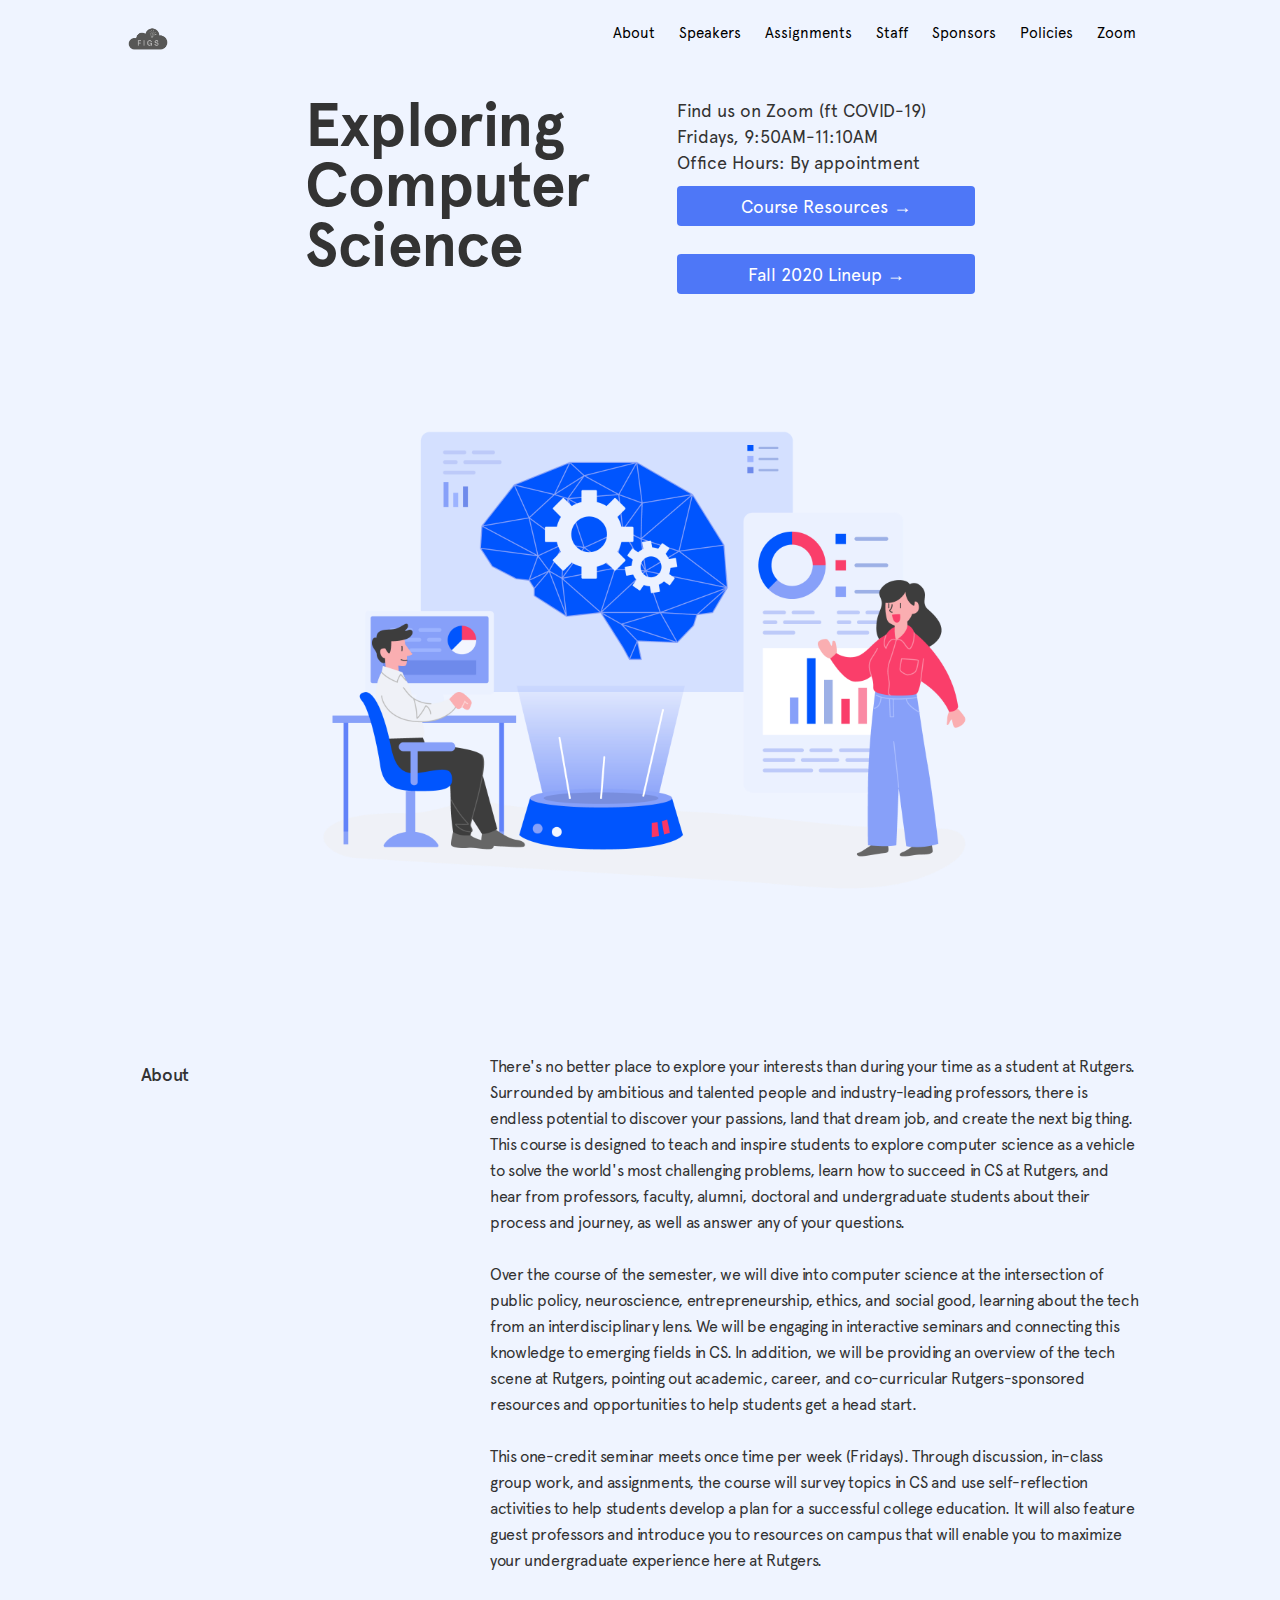
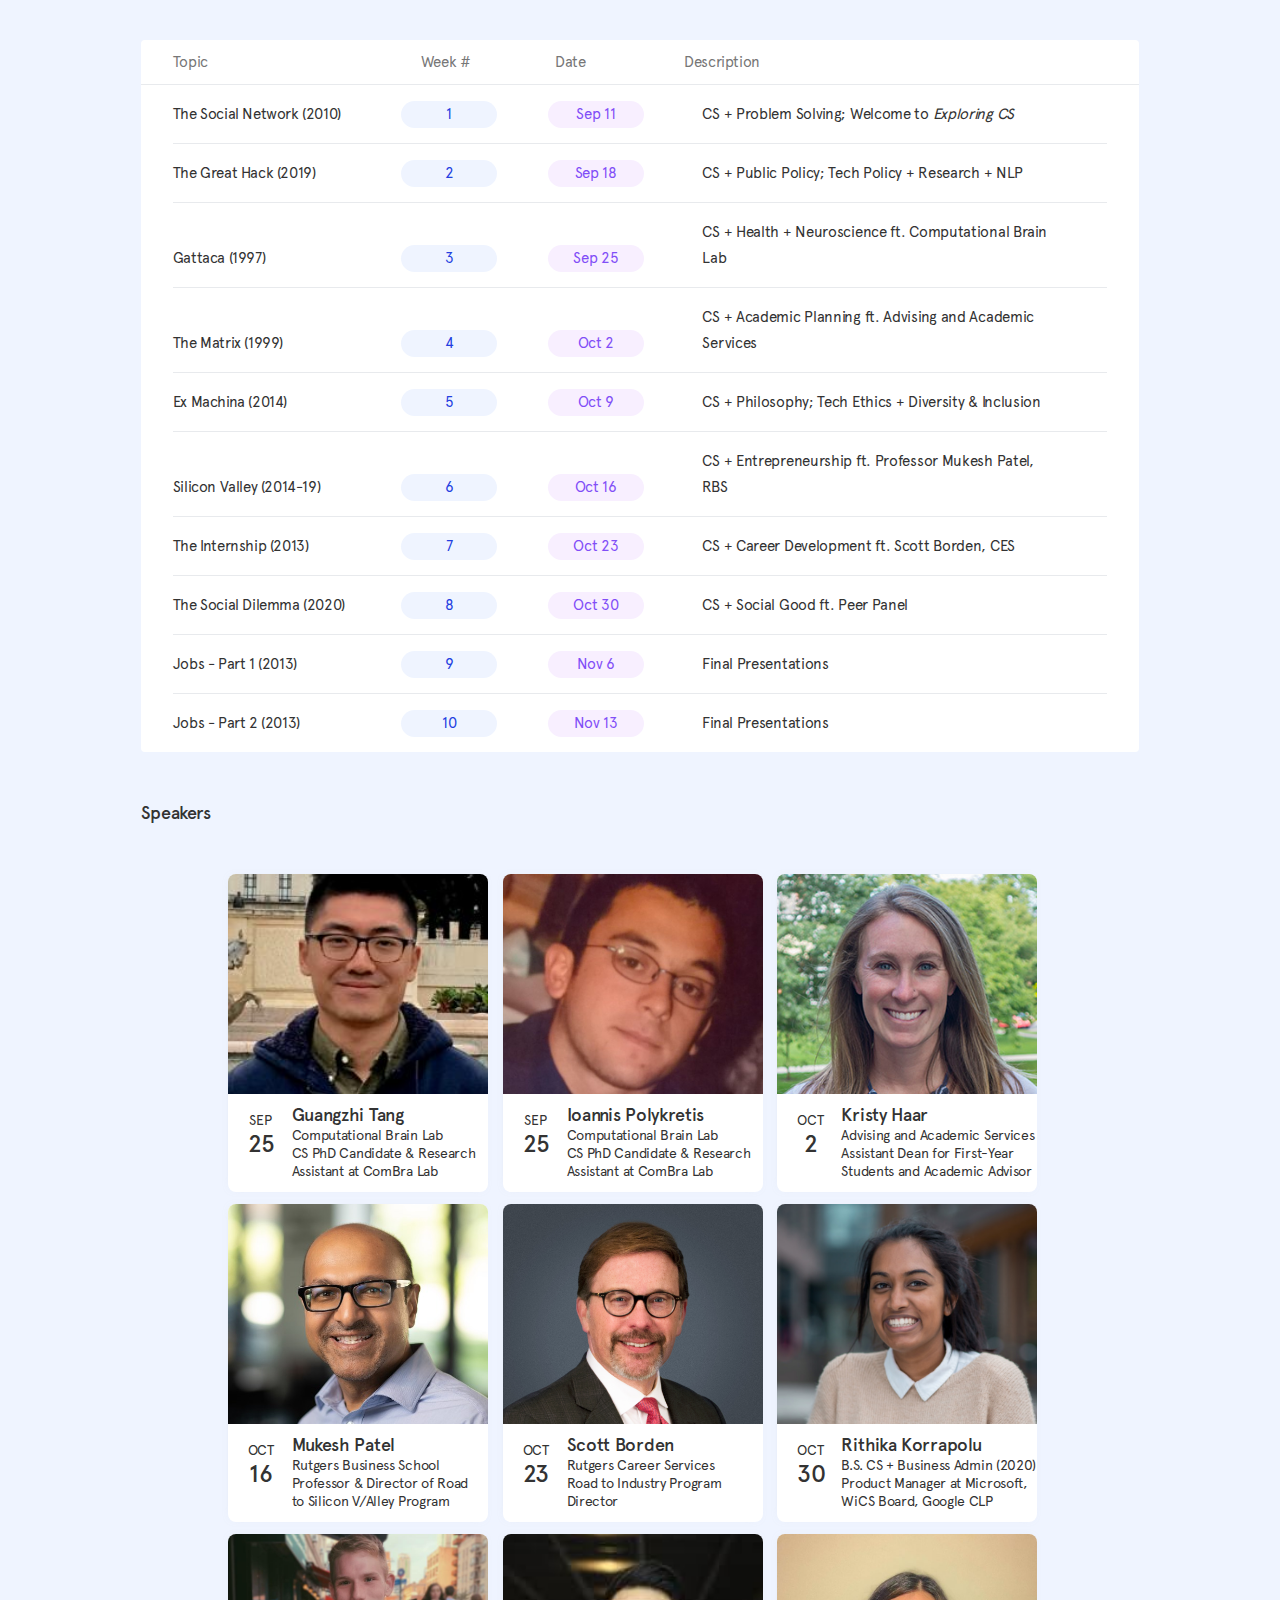
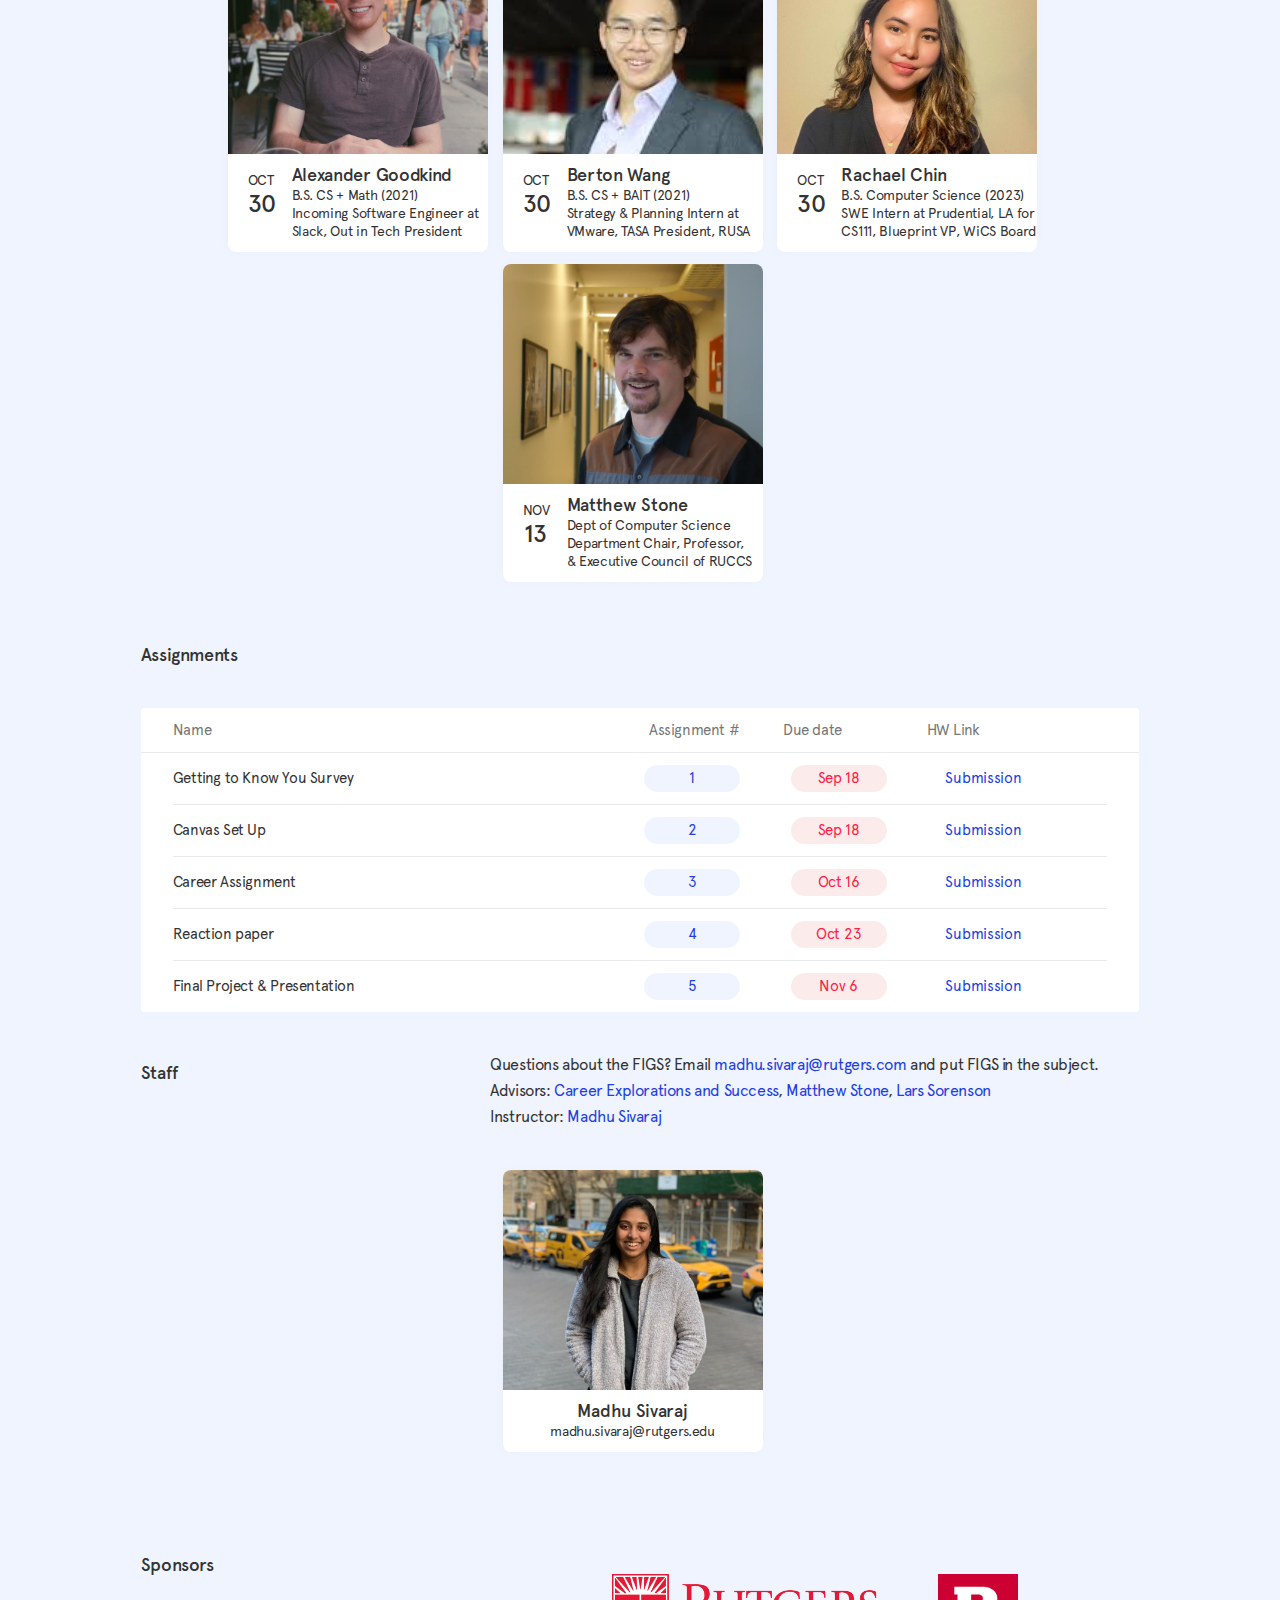
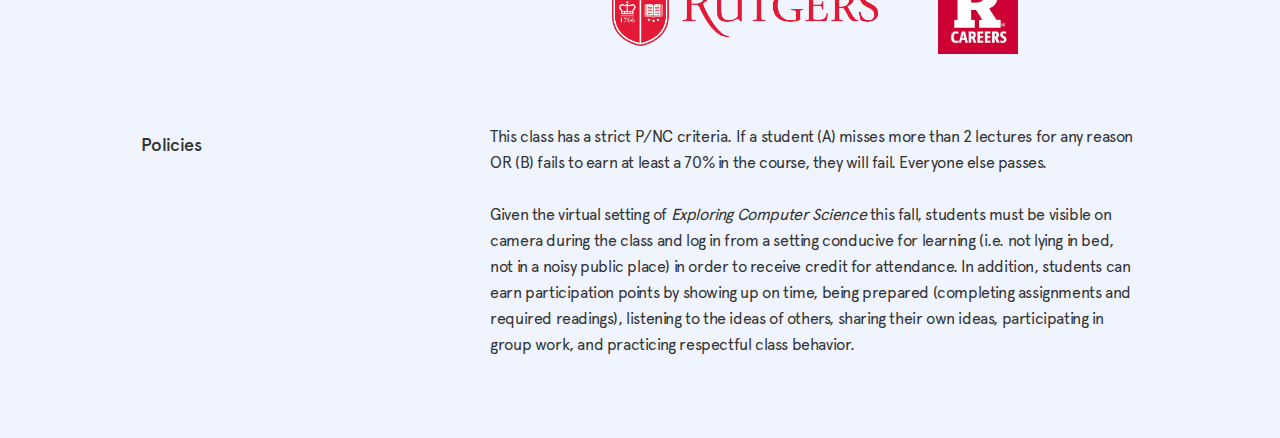
==== index.html @ 2a7f9852 "edit to course overview desc" ====
<!DOCTYPE html>
<html lang="en">

<head>

    <meta charset="utf-8">
    <meta http-equiv="X-UA-Compatible" content="IE=edge">
    <meta name="viewport" content="width=device-width, initial-scale=1">
    <title>Exploring Computer Science</title>

    <link rel="stylesheet" href="css/style.css">
    <link rel="stylesheet" href="css/fonts.css">
    <link rel="stylesheet" href="css/responsive.css">
    <link rel="icon" type="image/png" href="assets/logo.png"/>
    <link rel="shortcut icon" type="image/png" href="assets/logo.png">
    <script type="text/javascript" src="js/main.js"></script>
   
</head> 
    

  <body>

    <nav>
      <div class="nav-bar">
        <div class="home-tab" onclick="window.scrollTo(0,0);"></div>
        <div id="hamburger" onclick="menuControls()">
          <button class="hamburger-icon">
            <div class="hambuger-bar"></div>
            <div class="hambuger-bar"></div>
            <div class="hambuger-bar"></div>
          </button>
          <div class="hamburger-menu">
            <div class="menu-element" onclick="scrollToAbout();">About</div>
            <div class="menu-element" onclick="scrollToSpeaker();">Speakers</div>
            <div class="menu-element" onclick="scrollToAssignments();">Assignments</div>
            <div class="menu-element" onclick="scrollToStaff();">Staff</div>
            <div class="menu-element" onclick="scrollToSponsor();">Sponsors</div>
            <div class="menu-element" onclick="scrollToPolicies();">Policies</div>
            <a href="https://rutgers.zoom.us/my/ms2407" target="_blank" style="color: black; font-size: 15px;"><div class="menu-element">Zoom</div></a>
          </div>
        </div>
        <div class="nav-menu">
          <div class="nav-tab" onclick="scrollToAbout();">About</div>
          <div class="nav-tab" onclick="scrollToSpeaker();">Speakers</div>
          <div class="nav-tab" onclick="scrollToAssignments();">Assignments</div>
          <div class="nav-tab" onclick="scrollToStaff();">Staff</div>
          <div class="nav-tab" onclick="scrollToSponsor();">Sponsors</div>
          <div class="nav-tab" onclick="scrollToPolicies();">Policies</div>
          <a href="https://rutgers.zoom.us/my/ms2407" target="_blank" style="color: black; font-size: 15px;"><div class="nav-tab">Zoom</div></a>
        </div>
      </div>
    </nav>

    <div class="main">

      <div class="page" id="landing-page">
        <div class="landing-text">
          <div class="landing-page-header">
              <p class="header">Exploring Computer Science</p>
          </div>
          <div class="landing-page-subheader">
            <p class="subtitle">Find us on Zoom (ft COVID-19)</p>
            <p class="subtitle">Fridays, 9:50AM-11:10AM</p>
            <p class="subtitle">Office Hours: By appointment</p>
            <!-- <a href="http://webreg.rutgers.edu" target="_blank"><button class="landing-button">Sign up now! →</button><a> -->
            <a href="https://www.dropbox.com/sh/zz9osnfagggxxyq/AACf7-zT-7d-zz8APEfgfMnDa?dl=0" target="_blank"><button class="landing-button">Course Resources →</button><a>
            <button class="landing-button" onclick="scrollToSpeaker();">Fall 2020 Lineup →</button>
          </div>
        </div>
        <div id="landing-img"></div>
      </div>

      <div class="page" id="about-page">
        <div id="about-section">
          <div class="subheader-div">
            <p class="subheader">About</p>
          </div>
          <div class="text-div">
            <p>
              There's no better place to explore your interests than during your time as a student at Rutgers. 
              Surrounded by ambitious and talented people and industry-leading professors, there is endless 
              potential to discover your passions, land that dream job, and create the next big thing. This 
              course is designed to teach and inspire students to explore computer science as a vehicle to 
              solve the world's most challenging problems, learn how to succeed in CS at Rutgers, and hear 
              from professors, faculty, alumni, doctoral and undergraduate students about their process and 
              journey, as well as answer any of your questions.
              <br><br>
            </p>
            <p>
              Over the course of the semester, we will dive into computer science at the intersection of public 
              policy, neuroscience, entrepreneurship, ethics, and social good, learning about the tech from an 
              interdisciplinary lens. We will be engaging in interactive seminars and connecting this knowledge 
              to emerging fields in CS. In addition, we will be providing an overview of the tech scene at Rutgers, 
              pointing out academic, career, and co-curricular Rutgers-sponsored resources and opportunities to help 
              students get a head start.
              <br><br>
            </p>
            <p>
              This one-credit seminar meets once time per week (Fridays). Through discussion, in-class group work, 
              and assignments, the course will survey topics in CS and use self-reflection activities to help students 
              develop a plan for a successful college education. It will also feature guest professors and introduce 
              you to resources on campus that will enable you to maximize your undergraduate experience here at Rutgers.
              <br><br>
            </p>
          </div>
        </div>

        <div class="course-overview">

          <div class="course-overview-header-bar">
            <div class="course-overview-header" style="width: 24%;">Topic</div>
            <div class="course-overview-header" style="width: 12%;">Week #</div>
            <div class="course-overview-header" style="width: 11.5%;">Date</div>
            <div class="course-overview-header">Description</div>
          </div>


          <div class="week">
            <p class="week-name">The Social Network (2010)</p>
            <div class="week-unit">1</div>
            <div class="week-date">Sep 11</div>
            <p class="week-desc">CS + Problem Solving; Welcome to <i>Exploring CS</i></p>
          </div>
          <div class="week">
            <p class="week-name">The Great Hack (2019)</p>
            <div class="week-unit">2</div>
            <div class="week-date">Sep 18</div>
            <p class="week-desc">CS + Public Policy; Tech Policy + Research + NLP</p>
          </div>
          <div class="week">
            <p class="week-name">Gattaca (1997)</p>
            <div class="week-unit">3</div>
            <div class="week-date">Sep 25</div>
            <p class="week-desc">CS + Health + Neuroscience ft. Computational Brain Lab</p>
          </div>
          <div class="week">
            <p class="week-name">The Matrix (1999)</p>
            <div class="week-unit">4</div>
            <div class="week-date">Oct 2</div>
            <p class="week-desc">CS + Academic Planning ft. Advising and Academic Services</p>
          </div>
          <div class="week">
            <p class="week-name">Ex Machina (2014)</p>
            <div class="week-unit">5</div>
            <div class="week-date">Oct 9</div>
            <p class="week-desc">CS + Philosophy; Tech Ethics + Diversity & Inclusion</p>
          </div>
          <div class="week">
            <p class="week-name">Silicon Valley (2014-19)</p>
            <div class="week-unit">6</div>
            <div class="week-date">Oct 16</div>
            <p class="week-desc">CS + Entrepreneurship ft. Professor Mukesh Patel, RBS</p>
          </div>
          <div class="week">
            <p class="week-name">The Internship (2013)</p>
            <div class="week-unit">7</div>
            <div class="week-date">Oct 23</div>
            <p class="week-desc">CS + Career Development ft. Scott Borden, CES</p>
          </div>
          <div class="week">
            <p class="week-name">The Social Dilemma (2020)</p>
            <div class="week-unit">8</div>
            <div class="week-date">Oct 30</div>
            <p class="week-desc">CS + Social Good ft. Peer Panel</p>
          </div>
          <div class="week">
            <p class="week-name">Jobs - Part 1 (2013)</p>
            <div class="week-unit">9</div>
            <div class="week-date">Nov 6</div>
            <p class="week-desc">Final Presentations</p>
          </div>
          <div class="week">
            <p class="week-name">Jobs - Part 2 (2013)</p>
            <div class="week-unit">10</div>
            <div class="week-date">Nov 13</div>
            <p class="week-desc">Final Presentations</p>
          </div>    
        </div>
      
      </div>

      <div id="speakers-page">
        <p class="subheader">Speakers</p>
        <div class="calendar">

          <div class="card">
            <div class="card-img" id="guangzhi-tang-img">
            </div>
            <div class="card-text">
              <div class="card-date">
                <p class="card-month">Sep</p>
                <p class="card-day">25</p>
              </div>
              <div class="card-info">
                <p class="card-header">Guangzhi Tang</p>
                <p class="card-subheader">Computational Brain Lab</p>
                <p class="card-subheader">CS PhD Candidate & Research Assistant at ComBra Lab</p>
              </div>
            </div>
          </div>

          <div class="card">
            <div class="card-img" id="ioannis-polykretis-img">
            </div>
            <div class="card-text">
              <div class="card-date">
                <p class="card-month">Sep</p>
                <p class="card-day">25</p>
              </div>
              <div class="card-info">
                <p class="card-header">Ioannis Polykretis</p>
                <p class="card-subheader">Computational Brain Lab</p>
                <p class="card-subheader">CS PhD Candidate & Research Assistant at ComBra Lab</p>
              </div>
            </div>
          </div>
          
          <div class="card">
            <div class="card-img" id="kristy-haar-img">
            </div>
            <div class="card-text">
              <div class="card-date">
                <p class="card-month">Oct</p>
                <p class="card-day">2</p>
              </div>
              <div class="card-info">
                <p class="card-header">Kristy Haar</p>
                <p class="card-subheader">Advising and Academic Services</p>
                <p class="card-subheader">Assistant Dean for First-Year Students and Academic Advisor</p>
              </div>
            </div>
          </div>

          <div class="card">
            <div class="card-img" id="mukesh-patel-img">
            </div>
            <div class="card-text">
              <div class="card-date">
                <p class="card-month">Oct</p>
                <p class="card-day">16</p>
              </div>
              <div class="card-info">
                <p class="card-header">Mukesh Patel</p>
                <p class="card-subheader">Rutgers Business School</p>
                <p class="card-subheader">Professor & Director of Road <br>to Silicon V/Alley Program</p>
              </div>
            </div>
          </div>

          <div class="card">
            <div class="card-img" id="scott-borden-img">
            </div>
            <div class="card-text">
              <div class="card-date">
                <p class="card-month">Oct</p>
                <p class="card-day">23</p>
              </div>
              <div class="card-info">
                <p class="card-header">Scott Borden</p>
                <p class="card-subheader">
                  Rutgers Career Services</p>
                <p class="card-subheader">Road to Industry Program Director</p>
              </div>
            </div>
          </div>

          <div class="card">
            <div class="card-img" id="rithika-korrapolu-img">
            </div>
            <div class="card-text">
              <div class="card-date">
                <p class="card-month">Oct</p>
                <p class="card-day">30</p>
              </div>
              <div class="card-info">
                <p class="card-header">Rithika Korrapolu</p>
                <p class="card-subheader">B.S. CS + Business Admin (2020)</p>
                <p class="card-subheader">Product Manager at Microsoft, WiCS Board, Google CLP</p>
              </div>
            </div>
          </div>

          <div class="card">
            <div class="card-img" id="alex-goodkind-img">
            </div>
            <div class="card-text">
              <div class="card-date">
                <p class="card-month">Oct</p>
                <p class="card-day">30</p>
              </div>
              <div class="card-info">
                <p class="card-header">Alexander Goodkind</p>
                <p class="card-subheader">B.S. CS + Math (2021)</p>
                <p class="card-subheader">Incoming Software Engineer at Slack, Out in Tech President</p>
              </div>
            </div>
          </div>

          <div class="card">
            <div class="card-img" id="berton-wang-img">
            </div>
            <div class="card-text">
              <div class="card-date">
                <p class="card-month">Oct</p>
                <p class="card-day">30</p>
              </div>
              <div class="card-info">
                <p class="card-header">Berton Wang</p>
                <p class="card-subheader">B.S. CS + BAIT (2021)</p>
                <p class="card-subheader">Strategy & Planning Intern at VMware, TASA President, RUSA</p>
              </div>
            </div>
          </div>

          <div class="card">
            <div class="card-img" id="rachael-chin-img">
            </div>
            <div class="card-text">
              <div class="card-date">
                <p class="card-month">Oct</p>
                <p class="card-day">30</p>
              </div>
              <div class="card-info">
                <p class="card-header">Rachael Chin</p>
                <p class="card-subheader">B.S. Computer Science (2023)</p>
                <p class="card-subheader">SWE Intern at Prudential, LA for CS111, Blueprint VP, WiCS Board</p>
              </div>
            </div>
          </div>

          <div class="card">
            <div class="card-img" id="matthew-stone-img">
            </div>
            <div class="card-text">
              <div class="card-date">
                <p class="card-month">Nov</p>
                <p class="card-day">13</p>
              </div>
              <div class="card-info">
                <p class="card-header">Matthew Stone</p>
                <p class="card-subheader">Dept of Computer Science</p> 
                <p class="card-subheader">Department Chair, Professor, <br>& Executive Council of RUCCS</p>
              </div>
            </div>
          </div>

        </div>
      </div>


      <div id="assignments-page">
        <p class="subheader">Assignments</p>

        <div class="assignments">

          <div class="assignments-header-bar">
            <div class="assignments-header" style="width: 48%;">Name</div>
            <div class="assignments-header" style="width: 12%;">Assignment #</div>
            <div class="assignments-header" style="width: 13%;">Due date</div>
            <div class="assignments-header">HW Link</div>
          </div>


          <div class="assignment">
            <p class="assignment-name">Getting to Know You Survey</p>
            <div class="assignment-unit">1</div>
            <div class="assignment-date">Sep 18</div>
            <a href="https://rutgers.instructure.com/courses/64099/assignments/887454" target="_blank"><div class="assignment-submission"><bold>Submission</bold></div></a>
          </div>

          <div class="assignment">
            <p class="assignment-name">Canvas Set Up</p>
            <div class="assignment-unit">2</div>
            <div class="assignment-date">Sep 18</div>
            <a href="https://rutgers.instructure.com/courses/64099/assignments/887451" target="_blank"><div class="assignment-submission"><bold>Submission</bold></div></a>
          </div>

          <div class="assignment">
            <p class="assignment-name">Career Assignment</p>
            <div class="assignment-unit">3</div>
            <div class="assignment-date">Oct 16</div>
            <a href="https://rutgers.instructure.com/courses/64099/assignments/887452" target="_blank"><div class="assignment-submission"><bold>Submission</bold></div></a>
          </div>
          
          <div class="assignment">
            <p class="assignment-name">Reaction paper</p>
            <div class="assignment-unit">4</div>
            <div class="assignment-date">Oct 23</div>
            <a href="https://rutgers.instructure.com/courses/64099/assignments/887455" target="_blank"><div class="assignment-submission"><bold>Submission</bold></div></a>
          </div>

          <div class="assignment">
            <p class="assignment-name">Final Project & Presentation</p>
            <div class="assignment-unit">5</div>
            <div class="assignment-date">Nov 6</div>
            <a href="https://rutgers.instructure.com/courses/64099/assignments/887453" target="_blank"><div class="assignment-submission"><bold>Submission</bold></div></a>
          </div>


        </div>
      </div>

      <div class="page" id="staff-page">
        <div  id="about-section">
          <div class="subheader-div">
            <p class="subheader">Staff</p>
          </div>
          <div class="text-div staff">
            <p>Questions about the FIGS? Email <a href="mailto:madhu.sivaraj@rutgers.com">madhu.sivaraj@rutgers.com</a> and put FIGS in the subject.</p>
            <p>Advisors: <a href="http://figs.rutgers.edu/" target="_blank">Career Explorations and Success</a>, <a href="https://www.cs.rutgers.edu/~mdstone/" target="_blank">Matthew Stone</a>, <a href="https://www.cs.rutgers.edu/~biglars/biglars.html" target="_blank">Lars Sorenson</a></p>
            <p>Instructor: <a href="http://www.madhusivaraj.com/" target="_blank">Madhu Sivaraj</a></p>
          </div>
        </div>
        <div class="calendar">
          <a href="http://www.madhusivaraj.com/" target="_blank" class="card">
            <div class="card-img" id="madhu-img">
            </div>
            <div class="card-text staff">
                <p class="card-header">Madhu Sivaraj</p>
                <p class="card-subheader">madhu.sivaraj@rutgers.edu</p>
            </div>
          </a>
        </div>

      </div>

      <div class="page" id="sponsors-page">
        <div id="sponsors-section">
          <div class="subheader-div">
            <p class="subheader">Sponsors</p>
          </div>
          <div class="text-div">
            <div class="img-strip"> 
              <img src="assets/sponsors/rutgers.png" class="img" id="rutgers-img"></img>
              <img src="assets/sponsors/ces.png" class="img" id="ces-img"></img>
            </div>
          </div>
        </div>
      </div>

      <div class="page" id="policies-page">
          <div class="subheader-div">
            <p class="subheader">Policies</p>
          </div>
          <div class="text-div">
            <p>
              This class has a strict P/NC criteria. If a student (A) misses more than 2 lectures for any reason OR (B) fails to earn at 
              least a 70% in the course, they will fail. Everyone else passes. 
              <br><br>
            </p>
            <p>
              Given the virtual setting of <i>Exploring Computer Science</i> this fall, students must be visible on camera during the class 
              and log in from a setting conducive for learning (i.e. not lying in bed, not in a noisy public place) in order to receive 
              credit for attendance. In addition, students can earn participation points by showing up on time, being prepared 
              (completing assignments and required readings), listening to the ideas of others, sharing their own ideas, participating in 
              group work, and practicing respectful class behavior.
              <br><br>
            </p>
          </div>
      </div>

    </div>

  </body>
  </html>
---- css/style.css ----
body {
  margin: 0;
  padding: 0;
  background-color: #eff4ff;
  background-image: url("../assets/background-img.png");
  background-repeat: no-repeat;
  background-size: 1150px;
  background-position: 50% 70px;
}

.main {
  padding-top: 54px;
  padding-left: 54px;
  padding-right: 54px;
  padding-bottom: 54px;
  max-width: 100%;
  width: 78%;
  margin: 0px auto;
  display: flex;
  flex-direction: column;
  -webkit-font-smoothing: antialiased;
  overflow-x: hidden;
}

.page {
  width: 100%;
  margin-top: 30px;
}

.subheader-div {
  display: inline-block;
  width: 30%;
  margin-right: 5%;
  float: left;
  text-align: left;
}

.text-div {
  display: inline-block;
  width: 65%;
  /* margin-right: 5%; */
  float: right;
}

/* ---------- NAV BAR ---------- */
nav {
  font-size: 15px;
  position: fixed;
  top: 0px;
  width: 100vw;
  height: 64px;
  display: flex;
  flex-direction: column;
  align-items: center;
  justify-content: center;
  z-index: 99;
  background-color: #eff4ff;
  overflow-y: visible;
}

.nav-bar {
  display: flex;
  align-items: center;
  justify-content: center;
  height: 100%;
  padding-left: 54px;
  padding-right: 54px;
  max-width: 100%;
  width: 80%;
  position: relative;
  overflow: hidden;

  font-family: 'ApercuProRegular', sans-serif;
  font-size: 15px;
  letter-spacing: normal;
}

#hamburger {
  margin-top: 8px;
  display: none;
  float: right;
}

button > .hamburger-icon{
  display: block;
  border-style: none;
  background-color: none;
}

.hambuger-bar {
  width: 18px;
  height: 1px;
  margin-bottom: 5px;
  background-color: black;
}

.hamburger-menu {
  display: none;
  position:fixed;
  z-index: 5;
  left: 160px;
  top:45px;
  width: 176px;
  padding-left: 24px;
  padding-top: 12px;
  padding-bottom: 12px;

  box-shadow: 0px 0px 5px rgba(65, 69, 73, 0.15);
  background-color: white;
}

.menu-element {
  padding-top: 8px;
  padding-bottom: 8px;

  font-family: 'ApercuProRegular', sans-serif;
  font-size: 15px;
  letter-spacing: normal;
}

.home-tab {
  align-items: center;
  user-select: none;
  width: 100%;
  display: inherit;
  border-radius: 3px;
  display: flex;
  align-items: center;
  padding: 18px;

  font-family: 'AtlasGrotesqueMedium', sans-serif;
  background-image: url("../assets/logo.png");
  background-repeat: no-repeat;
  background-size: 40px;
  background-position: 0px 4px;
}

.nav-menu {
  display: flex;
  align-items: center;
  justify-content: center;
  height: 100%;
  margin-right: 4px;
}

.nav-tab {
  padding-left: 8px;
  padding-right: 8px;
  padding-top: 6px;
  padding-bottom: 4px;
  margin-left: 4px;
  margin-right: 4px;
  border-radius: 4px;
}

.nav-tab:hover {
  background-color: #D2DAFF;
  transition-duration: 0.5s;
  cursor: pointer;
}

/* ---------- LANDING PAGE ---------- */
#landing-page {
  margin-top: 30px;
  overflow-x: visible;
  justify-content: center;
}

.landing-text {
  display: flex;
  flex-direction: row;
  width: 670px;
  margin: auto;
  justify-content: center;
}

.landing-sponsored-text {
  display: flex;
  flex-direction: row;
  width: 670px;
  margin: auto;
  justify-content: center;
}

.landing-page-header {
  display: inline-block;
  width: 360px;
  margin-right: 2%;
  display: inline-block;
  float: left;
}

.landing-page-subheader {
  display: inline-block;
  width: 310px;
  margin-left: 2%;
  margin-top: 12px;
  display: inline-block;
  float: right;
}

#landing-img {
  display: flex;
  flex-direction: row;
  width: 700px; 
  height: 700px; 
  margin-left: auto;
  margin-right: auto;
  background-image: url("../assets/landing.png");
  background-repeat: no-repeat;
  background-size: 100%;
}

.landing-button {
  padding-left: 28px;
  padding-right: 28px;
  padding-top: 10px;
  padding-bottom: 8px;
  margin-top: 8px;
  margin-bottom: 20px;
  width: 100%;

  background-color: #4e77f7;
  border-radius: 4px;
  color: white;
  cursor: pointer;
}

/* ---------- ABOUT PAGE ---------- */
#about-page {
  margin-top: 40px;
  display: flex;
  flex-direction: column;
  overflow-y: auto;
}

#about-section {
  width: 100%;
}

.course-overview {
  margin-top: 40px;
  background-color: white;
  border-radius: 4px;
  min-width: 835px;
  overflow-x: scroll;
  direction: horizontal;
}

.course-overview-header-bar {
  display: block;
  border-bottom: 1px solid #E8EAED;
  padding-left: 24px;
  padding-right: 24px;
  padding-top: 12px;
  padding-bottom: 12px;
}

.course-overview-header {
  display: inline-block;
  margin-left: 8px;
  margin-right: 8px;
  font-family: 'ApercuProRegular', sans-serif;
  font-size: 15px;
  letter-spacing: -0.4px;
  color: #777777;
}

.week {
  display: block;
  margin-left: 32px;
  margin-right: 32px;
  padding-top: 12px;
  padding-bottom: 12px;
}

.week:not(:last-child) {
  border-bottom: 1px solid #E8EAED;
}

.week-name {
  display: inline-block;
  font-family: 'ApercuProRegular', sans-serif;
  font-size: 15px;
  letter-spacing: -0.4px;
  width: 24%;
  color: #333333;
}


.week-unit {
  display: inline-block;
  font-family: 'ApercuProRegular', sans-serif;
  font-size: 15px;
  letter-spacing: -0.3px;
  text-align: center;

  width: 80px;
  padding-left: 8px;
  padding-right: 8px;
  padding-top: 4px;
  padding-bottom: 4px;
  border-radius: 16px;

  color: #233FE1;
  background-color: #eff4ff;
}

.week-date {
  display: inline-block;
  font-family: 'ApercuProRegular', sans-serif;
  font-size: 15px;
  letter-spacing: -0.3px;
  text-align: center;
  width: 80px;
  margin-left: 5%;
  padding-left: 8px;
  padding-right: 8px;
  padding-top: 4px;
  padding-bottom: 4px;
  border-radius: 16px;

  color: rgb(129, 78, 247);
  background-color: #f8efff;
  /* float: right; */
}

.week-desc {
  display: inline-block;
  font-family: 'ApercuProRegular', sans-serif;
  font-size: 15px;
  letter-spacing: -0.3px;
  width: 37%;
  margin-left: 5%;
  padding-left: 8px;
  padding-right: 8px;
  padding-top: 4px;
  padding-bottom: 4px;
  border-radius: 16px;
}

/* ---------- SPEAKER PAGE ---------- */

#speakers-page {
  margin-top: 40px;
  display: flex;
  flex-direction: column;
  overflow-y: auto;
}

.calendar {
  padding-top: 40px;
  margin: auto;
  display: flex;
  flex-wrap: wrap;
  flex-direction: row;
  justify-content: center;
  width: 100%;
}

.card {
  display: inline-block;
  width: 260px;
  border-radius: 8px;
  margin-bottom: 12px;
  margin-right: 1.5%;
  background-color: white;
  box-shadow: -1px 0px 10px -6px rgba(204,204,204,0.5);
  cursor: pointer;
}

.card-img {
  display: block;
  width: 100%;
  height: 220px;
  border-radius: 8px 8px 0px 0px;
}

.card-text {
  display: block;
  width: 100%;
  border-radius: 0px 0px 8px 8px;
  margin-top: 10px;
  margin-bottom: 12px;
  margin-left: 12px;
  margin-right: 8px;
}

.card-text.staff {
  text-align: center;
  margin-left: 0;
}

.card-date {
  display: inline-block;
  padding: 8px;
  float: left;
  width: 10%;
}

.card-info {
  display: inline-block;
  margin-left: 10px;
  padding-bottom: 12px;
  float: right;
  width: 80%;
}

.card-month {
  display: block;
  text-transform: uppercase;
  text-align: center;
  line-height: normal;
  font-family: 'ApercuProRegular', sans-serif;
  font-size: 14px;
  letter-spacing: -0.3px;

}

.card-day {
  display: block;
  font-family: 'ApercuProMedium', sans-serif;
  font-size: 24px;
  letter-spacing: -0.3px;
  line-height: normal;
  text-align: center;
}

.card-header {
  display: block;
  font-family: 'ApercuProMedium', sans-serif;
  font-size: 18px;
  letter-spacing: -0.3px;
  margin: 0;
  padding: 0;
  line-height: 22px;
}

.card-subheader {
  display: block;
  font-family: 'ApercuProRegular', sans-serif;
  font-size: 14px;
  letter-spacing: -0.3px;
  margin: 0;
  padding: 0;
  line-height: 18px;
}

#guangzhi-tang-img {
  background-image: url("../assets/speakers/GuangzhiTang.png");
  background-repeat: no-repeat;
  background-size: 100%;
  background-position: 0 -3px;
}

#ioannis-polykretis-img {
  background-image: url("../assets/speakers/IoannisPolykretis.png");
  background-repeat: no-repeat;
  background-size: 100%;
  background-position: 0 -28px;
}

#kristy-haar-img {
  background-image: url("../assets/speakers/KristyHaar.png");
  background-repeat: no-repeat;
  background-size: 100%;
  background-position: 0 -3px;
}

#mukesh-patel-img {
  background-image: url("../assets/speakers/MukeshPatel.png");
  background-repeat: no-repeat;
  background-size: 100%;
  background-position: 0 -3px;
}

#scott-borden-img {
  background-image: url("../assets/speakers/ScottBorden.png");
  background-repeat: no-repeat;
  background-size: 100%;
  background-position: 0 -8px;
}

#rithika-korrapolu-img {
  background-image: url("../assets/speakers/RithikaKorrapolu.png");
  background-repeat: no-repeat;
  background-size: 100%;
  background-position: 0 -3px;
}

#alex-goodkind-img {
  background-image: url("../assets/speakers/AlexGoodkind.png");
  background-repeat: no-repeat;
  background-size: 100%;
  background-position: 0 -3px;
}

#berton-wang-img {
  background-image: url("../assets/speakers/BertonWang.png");
  background-repeat: no-repeat;
  background-size: 100%;
  background-position: 0 -3px;
}

#rachael-chin-img {
  background-image: url("../assets/speakers/RachaelChin.png");
  background-repeat: no-repeat;
  background-size: 100%;
  background-position: 0 -3px;
}

#matthew-stone-img {
  background-image: url("../assets/speakers/MatthewStone.png");
  background-repeat: no-repeat;
  background-size: 130%;
  background-position: -50px;
}


/* ---------- ASSIGNMENTS PAGE ---------- */

#assignments-page {
  margin-top: 40px;
}

.assignments {
  margin-top: 40px;
  background-color: white;
  border-radius: 4px;
  min-width: 835px;
  overflow-x: scroll;
  direction: horizontal;
}

.assignments-header-bar {
  display: block;
  border-bottom: 1px solid #E8EAED;
  padding-left: 24px;
  padding-right: 24px;
  padding-top: 12px;
  padding-bottom: 12px;
}

.assignments-header {
  display: inline-block;
  margin-left: 8px;
  margin-right: 8px;
  font-family: 'ApercuProRegular', sans-serif;
  font-size: 15px;
  letter-spacing: -0.4px;
  color: #777777;
}


.assignment {
  display: block;
  margin-left: 32px;
  margin-right: 32px;
  padding-top: 12px;
  padding-bottom: 12px;
}

.assignment:not(:last-child) {
  border-bottom: 1px solid #E8EAED;
}

.assignment-name {
  display: inline-block;
  font-family: 'ApercuProRegular', sans-serif;
  font-size: 15px;
  letter-spacing: -0.4px;
  width: 50%;
  color: #333333;
}


.assignment-unit {
  display: inline-block;
  font-family: 'ApercuProRegular', sans-serif;
  font-size: 15px;
  letter-spacing: -0.3px;
  text-align: center;

  width: 80px;
  padding-left: 8px;
  padding-right: 8px;
  padding-top: 4px;
  padding-bottom: 4px;
  border-radius: 16px;

  color: #233FE1;
  background-color: #eff4ff;
}

.assignment-date {
  display: inline-block;
  font-family: 'ApercuProRegular', sans-serif;
  font-size: 15px;
  letter-spacing: -0.3px;
  text-align: center;

  width: 80px;
  margin-left: 5%;
  padding-left: 8px;
  padding-right: 8px;
  padding-top: 4px;
  padding-bottom: 4px;
  border-radius: 16px;

  color: #FF2045;
  background-color: #FCEBEB;
  /* float: right; */
}

.assignment-submission {
  display: inline-block;
  font-family: 'ApercuProRegular', sans-serif;
  font-size: 15px;
  letter-spacing: -0.3px;

  width: 5%;
  margin-left: 5%;
  padding-left: 8px;
  padding-right: 8px;
  padding-top: 4px;
  padding-bottom: 4px;
  border-radius: 16px;

}

/* ---------- STAFF PAGE ---------- */

#staff-page {
  margin-top: 40px;
}

#madhu-img {
  background-image: url("../assets/staff/x.png");
  background-repeat: no-repeat;
  background-size: 100%;
  background-position: center;
}

/* ---------- SPONSORS PAGE ---------- */

#sponsors-page {
  margin-top: 40px;
}

#sponsors-section {
  width: 100%;
  margin-top: 40px;
}

.img-strip {
  max-width: 100%;
  width: 100%;
  margin: 0px auto;
  align-items: left;
  display: flex;
  flex-direction: row;
  flex-wrap: wrap;
  justify-content: center;
}

.img {
  margin: 30px;
}

#rutgers-img {
  height: 72px;
}

#ces-img {
  height: 80px;
}

/* ---------- POLICIES PAGE ---------- */

#policies-page {
  margin-top: 40px;
}
---- css/fonts.css ----
@font-face {
  font-family: ApercuProRegular;
  src: url("../fonts/apercu_regular_pro.otf") format("opentype");
}

@font-face {
  font-family: ApercuProBold;
  src: url("../fonts/apercu_bold_pro.otf") format("opentype");
}

@font-face {
  font-family: ApercuProMedium;
  src: url("../fonts/apercu_medium_pro.otf") format("opentype");
}

.header {
  font-family: 'ApercuProBold', sans-serif;
  font-size: 62px;
  padding-top: 10px;
  letter-spacing: -0.8px;
  line-height: 60px;
  margin-top: 0;
  margin-bottom: 16px;
}

.subtitle {
  font-family: 'ApercuProRegular', sans-serif;
  font-size: 18px;
  letter-spacing: normal;
  margin-top: 4px;
  margin-bottom: 4px;
  line-height: 22px;
}

.subheader {
  font-family: 'ApercuProMedium', sans-serif;
  font-size: 18px;
  letter-spacing: -0.4px;
  margin-top: 8px;
  margin-bottom: 8px;
}

.subsubheader {
  font-family: 'ApercuProMedium', sans-serif;
  font-size: 18px;
  letter-spacing: -0.7px;
  margin-top: 8px;
  margin-bottom: 8px;
}

p {
  font-family: 'ApercuProRegular', sans-serif;
  font-size: 16px;
  letter-spacing: -0.4px;
  line-height: 26px;
  color: #333333;
  margin: 0;
}

.landing-fineprint {
  margin-top: 30%;
  font-family: 'AtlasGrotesqueLight', sans-serif;
  font-size: 12px;
  /* letter-spacing: 0.3px; */
  color: #333333;
}

/* .subheader {
  font-family: 'AtlasGrotesqueMedium', sans-serif;
  font-size: 20px;
  letter-spacing: -0.4px;
  margin-top: 36px;
  margin-bottom: 4px;
} */


b {
  font-family: 'AtlasGrotesqueRegular', sans-serif;
}

a {
  font-family: 'ApercuProRegular', sans-serif;
  font-size: 16px;
  color: #233FE1;
  text-decoration: none;
}

.nav-link {
  font-family: 'ApercuProRegular', sans-serif;
  font-size: 15px;
  color: black;
}

button {
  border-style: none;
  background-color: none;
  background: none;
  font-family: 'ApercuProRegular', sans-serif;
  font-size: 18px;
  letter-spacing: normal;
}
---- css/responsive.css ----
/*---------- SMALL DESKTOP / BIG SIZE: 0.4 to 0.75 width of laptop screen ----------*/
@media only screen and (max-width : 1355px) and (min-width : 1051px) {
  /* .landing-text {
    width: 70%;
    margin-left: 15%;
    margin-right: 15%;
  }

  .header {
    font-size: 56px;
    line-height: 58px;
  }

  .subtitle {
    font-size: 16px;
    line-height: 20px;
  } */

  /* .card {
    width: 31%;
  }

  #speaker-page {
    margin-top: 60px;
  } */

  /* body {
    background-color: yellow;
  } */
}

/*---------- TABLET / MEDIUM SIZE: 0.33333 to 0.4 width of laptop screen ----------*/
@media only screen and (max-width : 1050px) and (min-width : 910px) {
  /* .main {
    width: 90%;
    padding-left: 10px;
    padding-right: 10px;
  }

  .landing-text {
    width: 70%;
    margin-left: 15%;
    margin-right: 15%;
  }

  .header {
    font-size: 56px;
    line-height: 58px;
  }

  .subtitle {
    font-size: 16px;
    line-height: 20px;
  } */

  /* #speaker-page {
    margin-top: -60px;
  }

  .card {
    width: 31%;
  } */


  /* body {
    background-color: green;
  } */
}

/*---------- V SMALL DESKTOP / SMALL SIZE: < 0.3333 width of screen ----------*/
@media only screen and (max-width : 860px) {
  .main {
    margin-right: 8px;
    margin-left: 8px;
    padding-left: 8px;
    padding-right: 8px;
    width: auto;
  }

  .nav-menu {
    display: none;
  }

  #hamburger {
    display: block;
  }

  .page {
    justify-content:center;
    margin: auto;
    width: 80%;
    min-width: 360px;
  }

  .subheader-div {
    display: block;
    width: 100%;
    text-align: center;
  }

  .text-div {
    display: block;
    width: 100%;
  }

  .subheader {
    text-align: center;
  }

  .landing-text {
    flex-direction: column;
    width: 360px;
  }
  .landing-sponsored-text {
    width: auto;
  }

  .landing-page-header {
    text-align: center;
    display: block;
  }

  .landing-page-subheader {
    text-align: center;
    display: block;
    margin-left: 6%;
  }

  #landing-img {
    width: 370px;
    height: 350px;
  }

  .calendar {
    padding-top: 24px;
  }

  #speaker-page {
    margin-top: 0px;
  }

  .assignments {
    margin-top: 24px;
  }

  .assignment {
    margin-left: 20px;
    margin-right: 20px;
  }

  .assignment-name {
    font-size: 14px;
  }

  .assignment-unit {
    font-size: 14px;
  }

  .assignment-date {
    font-size: 14px;
  }

  .assignment-submission {
    font-size: 14px;
  }

  #about-page {
    margin-top: 24px;
  }

  .text-div.staff {
    text-align: center;
  }

  /* body {
    background-color: blue;
  } */
}

/*---------- MOBILE VIEW: smartphones, Android phones, landscape iPhone ----------*/
@media only screen and (max-device-width : 1150px) {
  .nav-bar {
    width: 87.5%;
  }

  .nav-menu {
    display: none;
  }

  #hamburger {
    display: block;
  }

  .page {
    justify-content:center;
    margin: auto;
    min-width: 290px;
  }

  #landing-page {
    margin-left: 0%;
    width: 100%;
  }

  .landing-text {
    width: 100%;
  }

  .landing-page-header {
    width: 100%;
  }

  .landing-page-subheader {
    margin-left: 0%;
    width: 100%;
  }

  .landing-button {
    width: 90%;
  }

  #landing-img {
    width: 100%;
  }


  /* body {
    background-color: grey;
  } */
}

@supports (-webkit-overflow-scrolling: touch) {
  /* CSS specific to iOS devices */
}
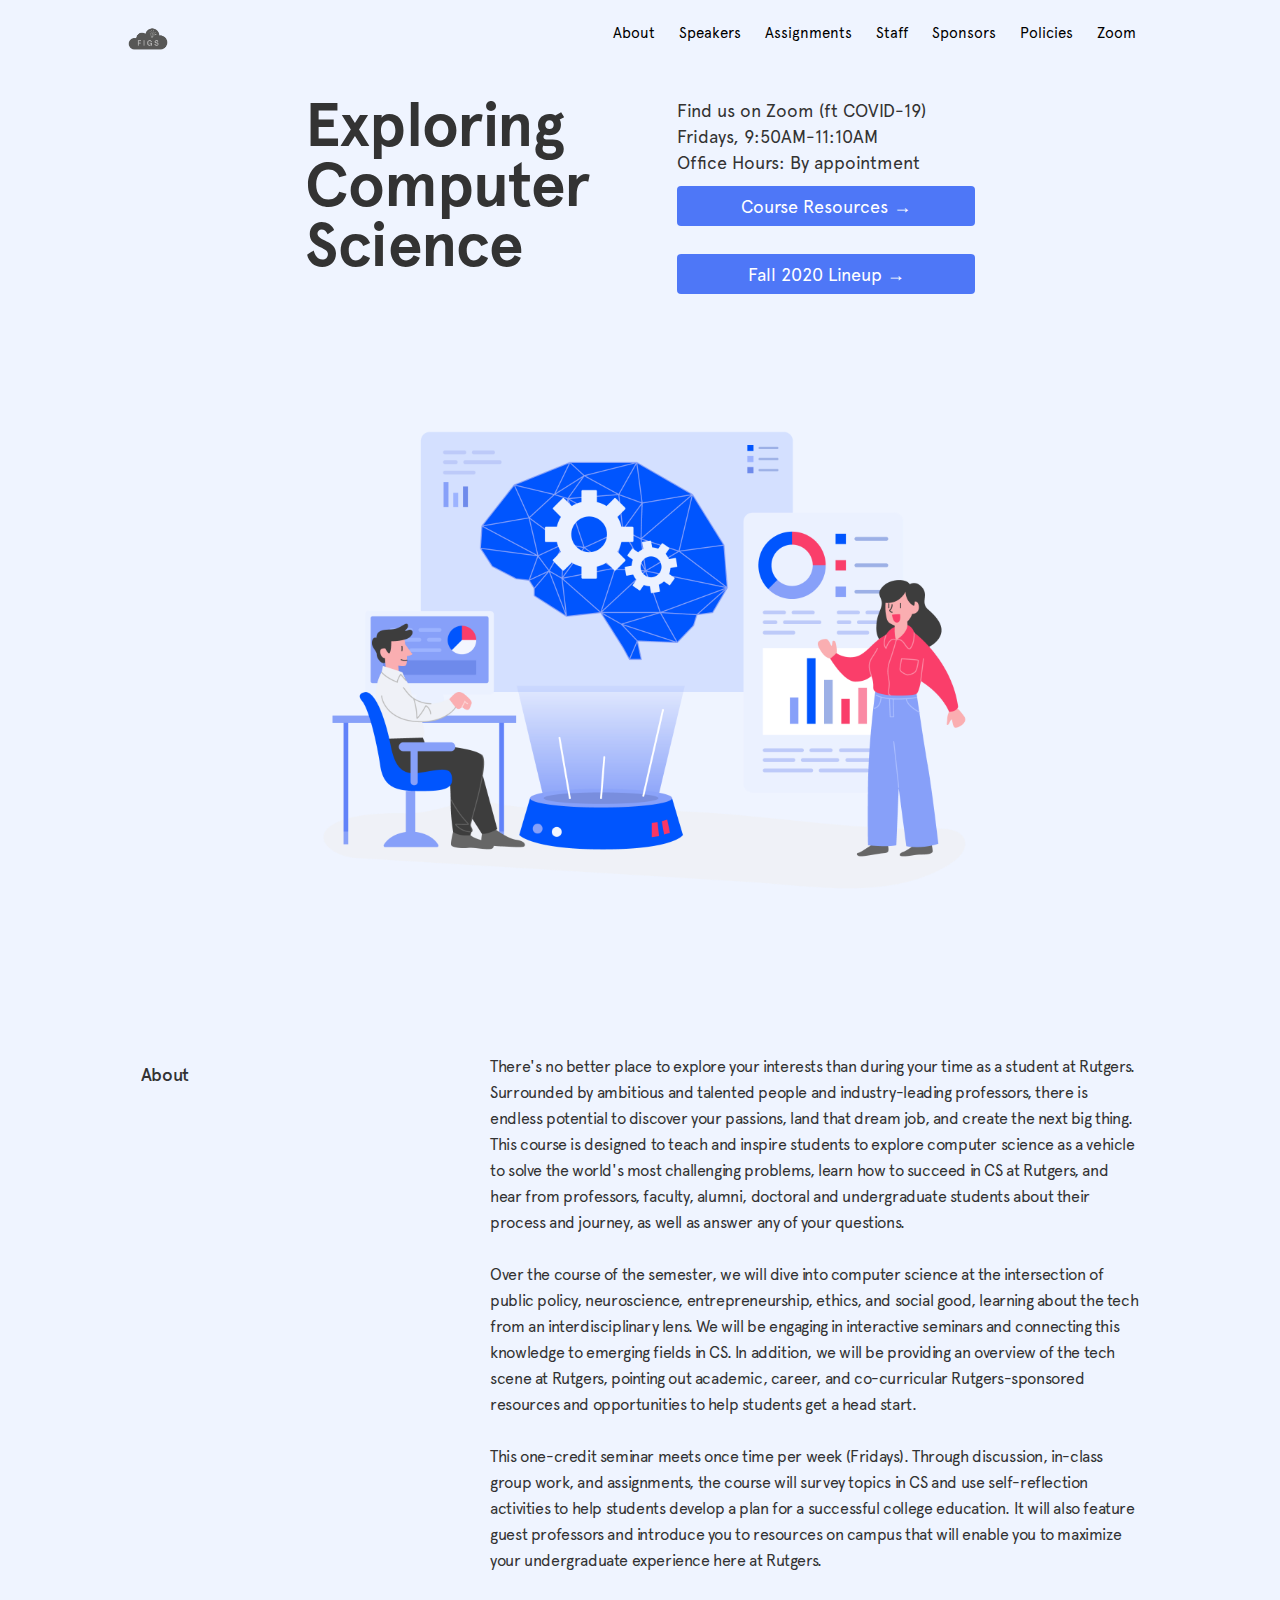
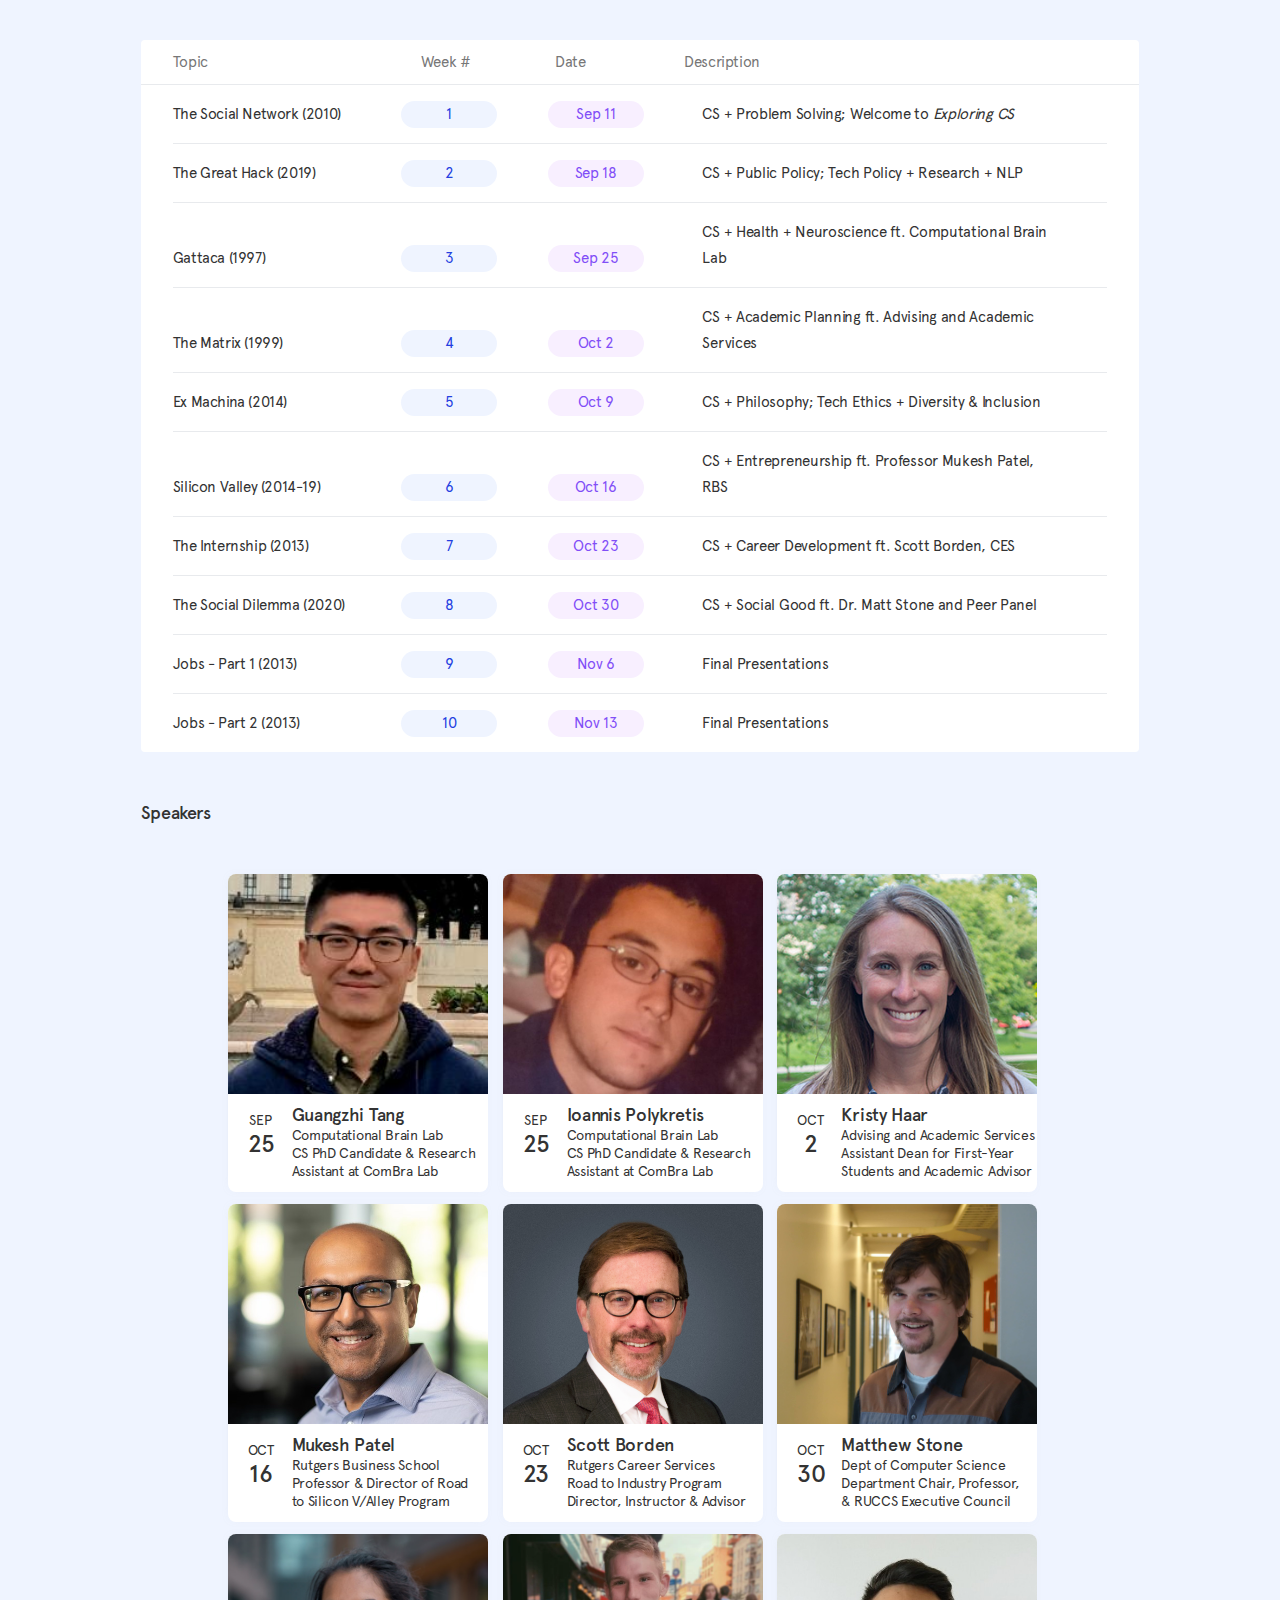
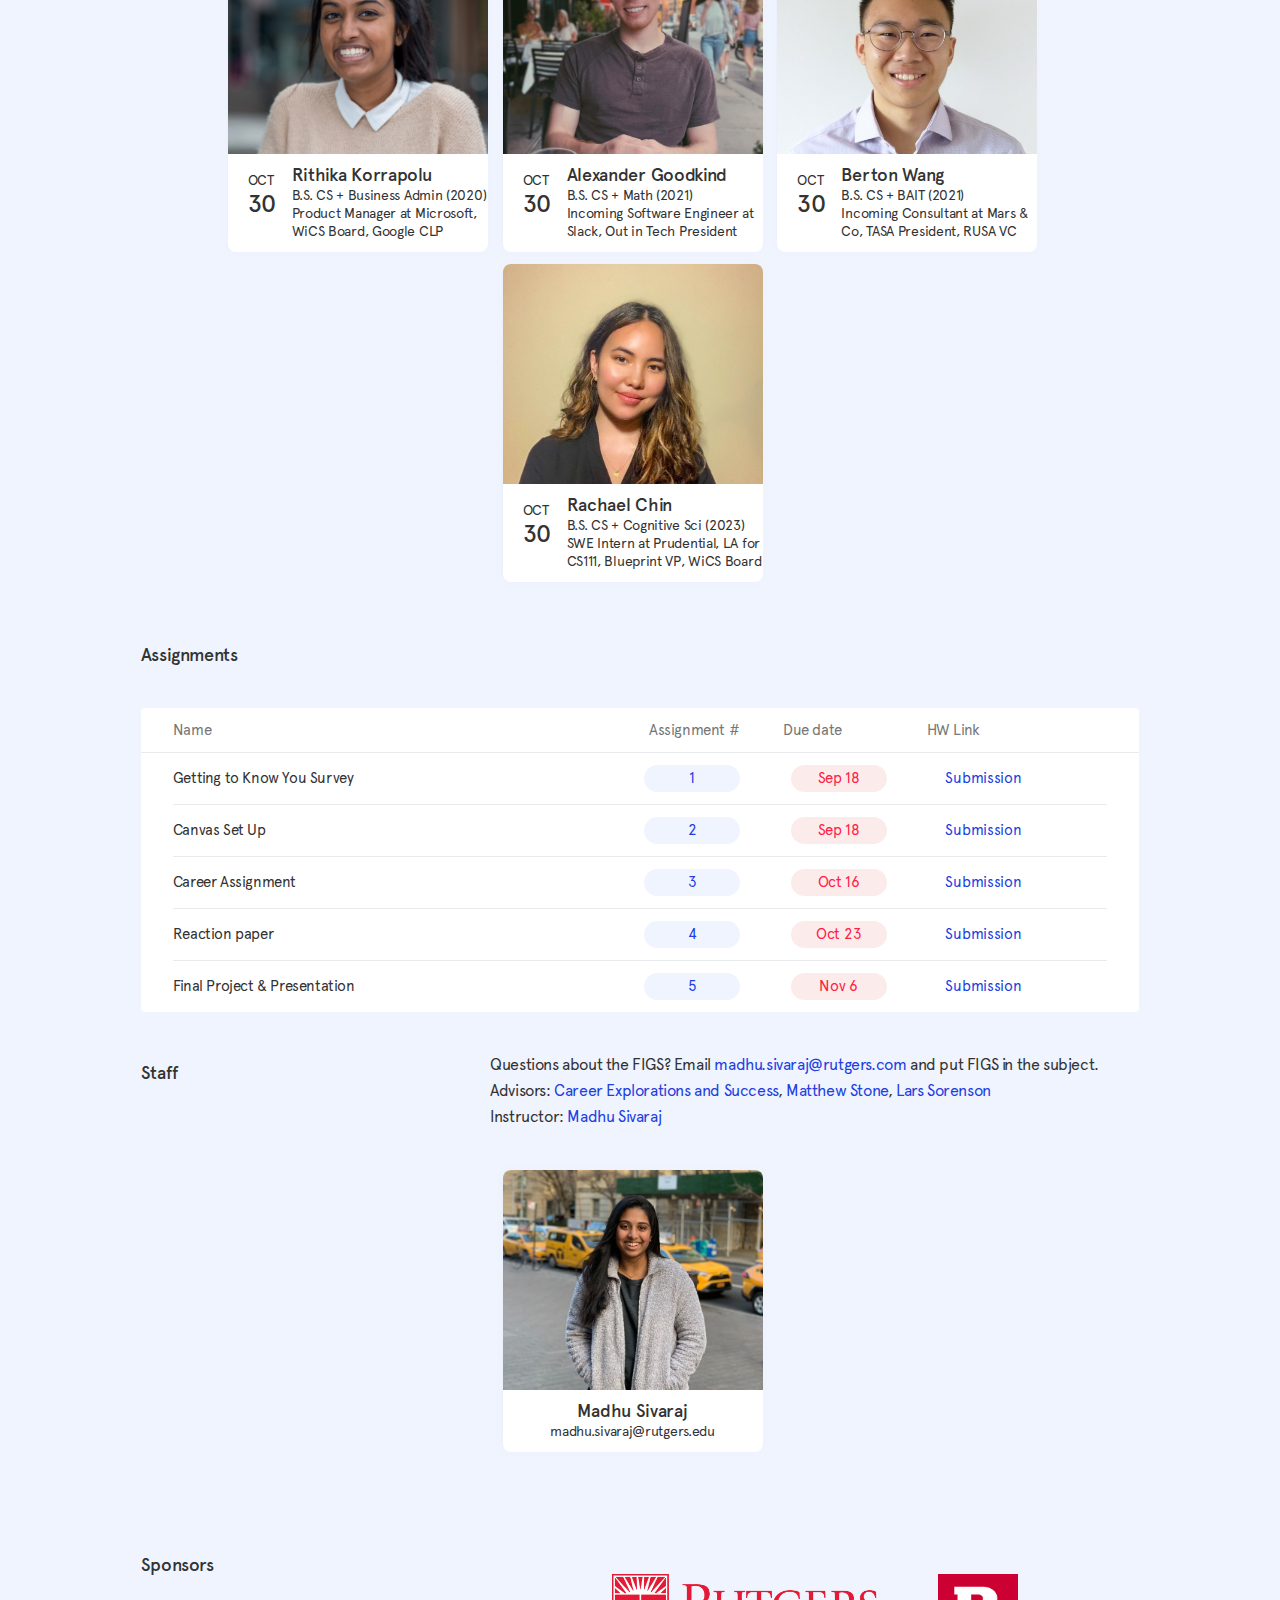
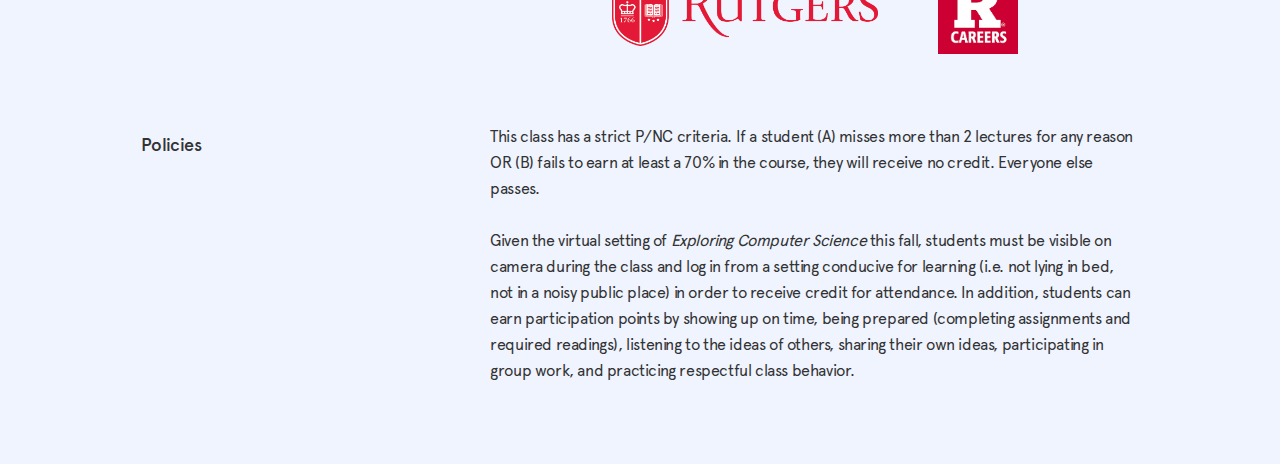
==== commit ed88632c: "update in speaker list" ====
--- a/index.html
+++ b/index.html
@@ -162,7 +162,7 @@
             <p class="week-name">The Social Dilemma (2020)</p>
             <div class="week-unit">8</div>
             <div class="week-date">Oct 30</div>
-            <p class="week-desc">CS + Social Good ft. Peer Panel</p>
+            <p class="week-desc">CS + Social Good ft. Dr. Matt Stone and Peer Panel</p>
           </div>
           <div class="week">
             <p class="week-name">Jobs - Part 1 (2013)</p>
@@ -260,7 +260,23 @@
                 <p class="card-header">Scott Borden</p>
                 <p class="card-subheader">
                   Rutgers Career Services</p>
-                <p class="card-subheader">Road to Industry Program Director</p>
+                <p class="card-subheader">Road to Industry Program Director, Instructor & Advisor</p>
+              </div>
+            </div>
+          </div>
+
+          <div class="card">
+            <div class="card-img" id="matthew-stone-img">
+            </div>
+            <div class="card-text">
+              <div class="card-date">
+                <p class="card-month">Oct</p>
+                <p class="card-day">30</p>
+              </div>
+              <div class="card-info">
+                <p class="card-header">Matthew Stone</p>
+                <p class="card-subheader">Dept of Computer Science</p> 
+                <p class="card-subheader">Department Chair, Professor, <br>& RUCCS Executive Council</p>
               </div>
             </div>
           </div>
@@ -308,7 +324,7 @@
               <div class="card-info">
                 <p class="card-header">Berton Wang</p>
                 <p class="card-subheader">B.S. CS + BAIT (2021)</p>
-                <p class="card-subheader">Strategy & Planning Intern at VMware, TASA President, RUSA</p>
+                <p class="card-subheader">Incoming Consultant at Mars & Co, TASA President, RUSA VC</p>
               </div>
             </div>
           </div>
@@ -323,24 +339,8 @@
               </div>
               <div class="card-info">
                 <p class="card-header">Rachael Chin</p>
-                <p class="card-subheader">B.S. Computer Science (2023)</p>
+                <p class="card-subheader">B.S. CS + Cognitive Sci (2023)</p>
                 <p class="card-subheader">SWE Intern at Prudential, LA for CS111, Blueprint VP, WiCS Board</p>
-              </div>
-            </div>
-          </div>
-
-          <div class="card">
-            <div class="card-img" id="matthew-stone-img">
-            </div>
-            <div class="card-text">
-              <div class="card-date">
-                <p class="card-month">Nov</p>
-                <p class="card-day">13</p>
-              </div>
-              <div class="card-info">
-                <p class="card-header">Matthew Stone</p>
-                <p class="card-subheader">Dept of Computer Science</p> 
-                <p class="card-subheader">Department Chair, Professor, <br>& Executive Council of RUCCS</p>
               </div>
             </div>
           </div>
@@ -446,7 +446,7 @@
           <div class="text-div">
             <p>
               This class has a strict P/NC criteria. If a student (A) misses more than 2 lectures for any reason OR (B) fails to earn at 
-              least a 70% in the course, they will fail. Everyone else passes. 
+              least a 70% in the course, they will receive no credit. Everyone else passes. 
               <br><br>
             </p>
             <p>
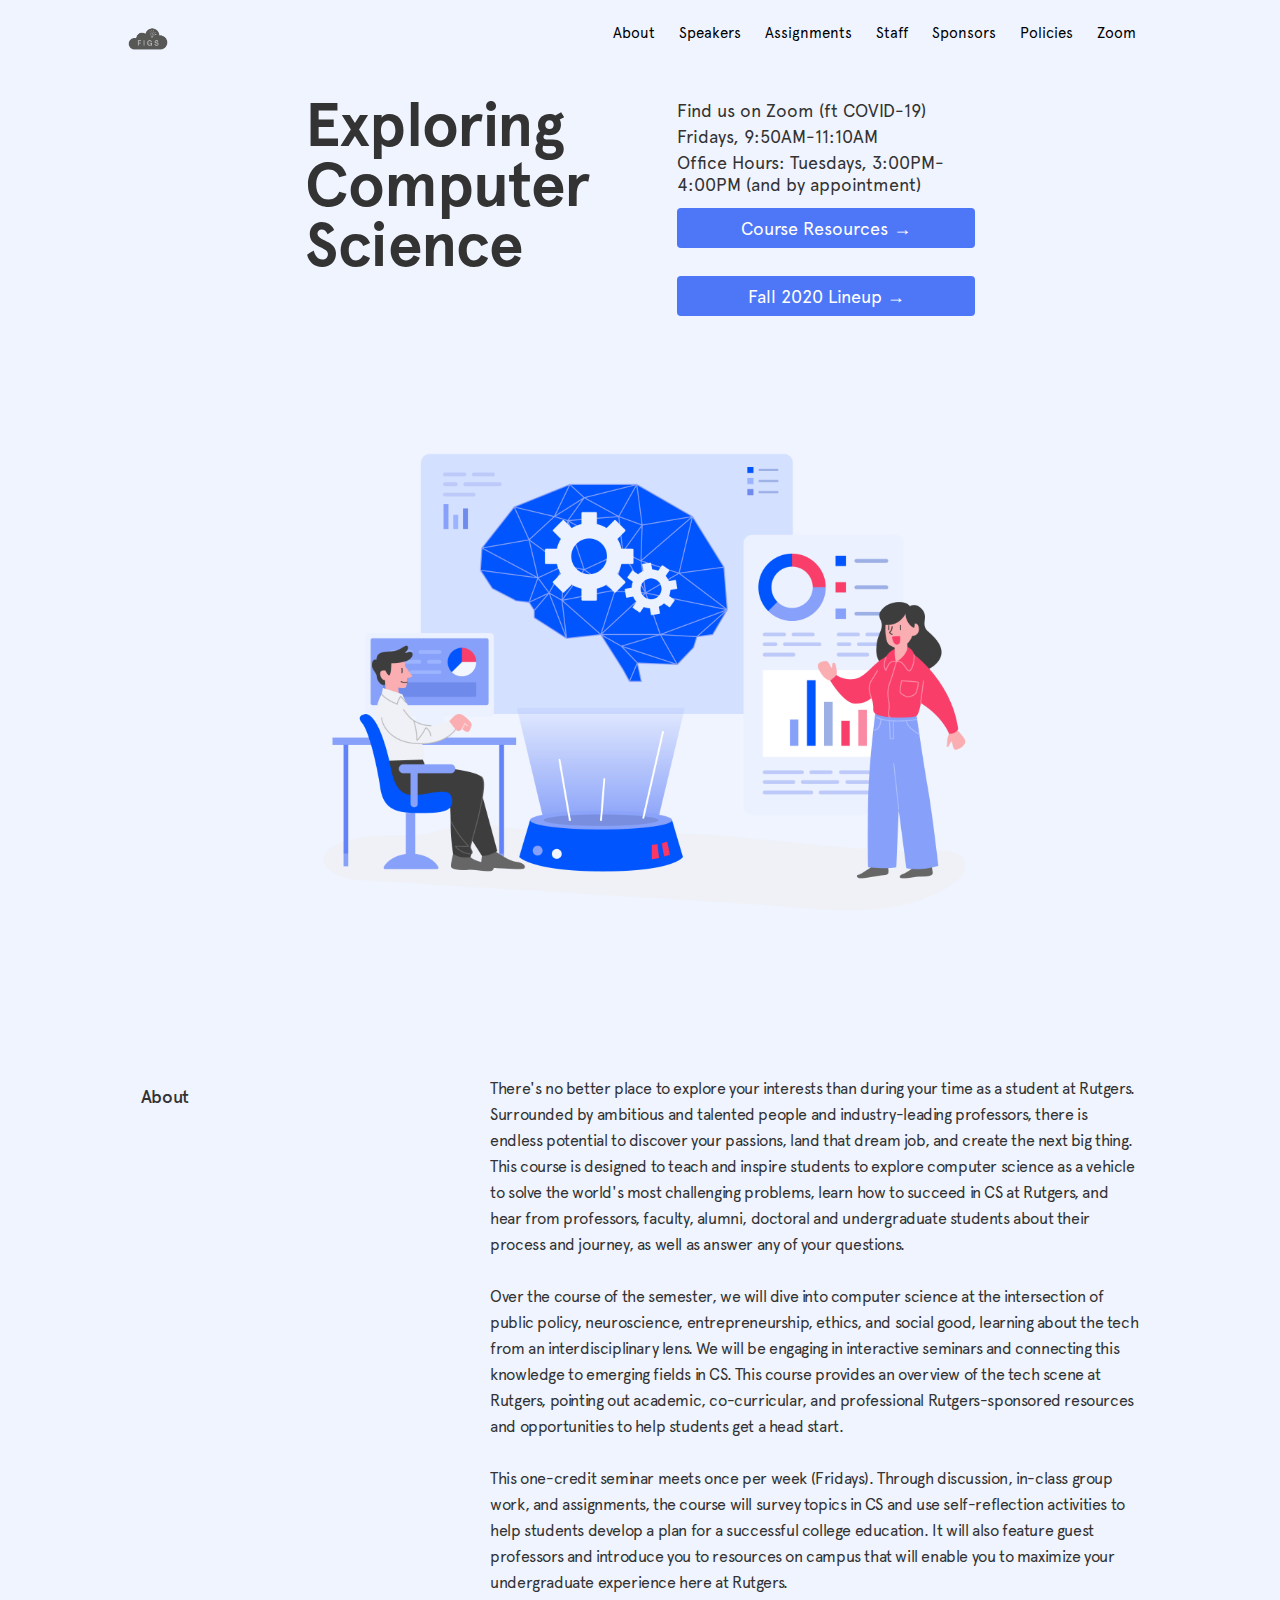
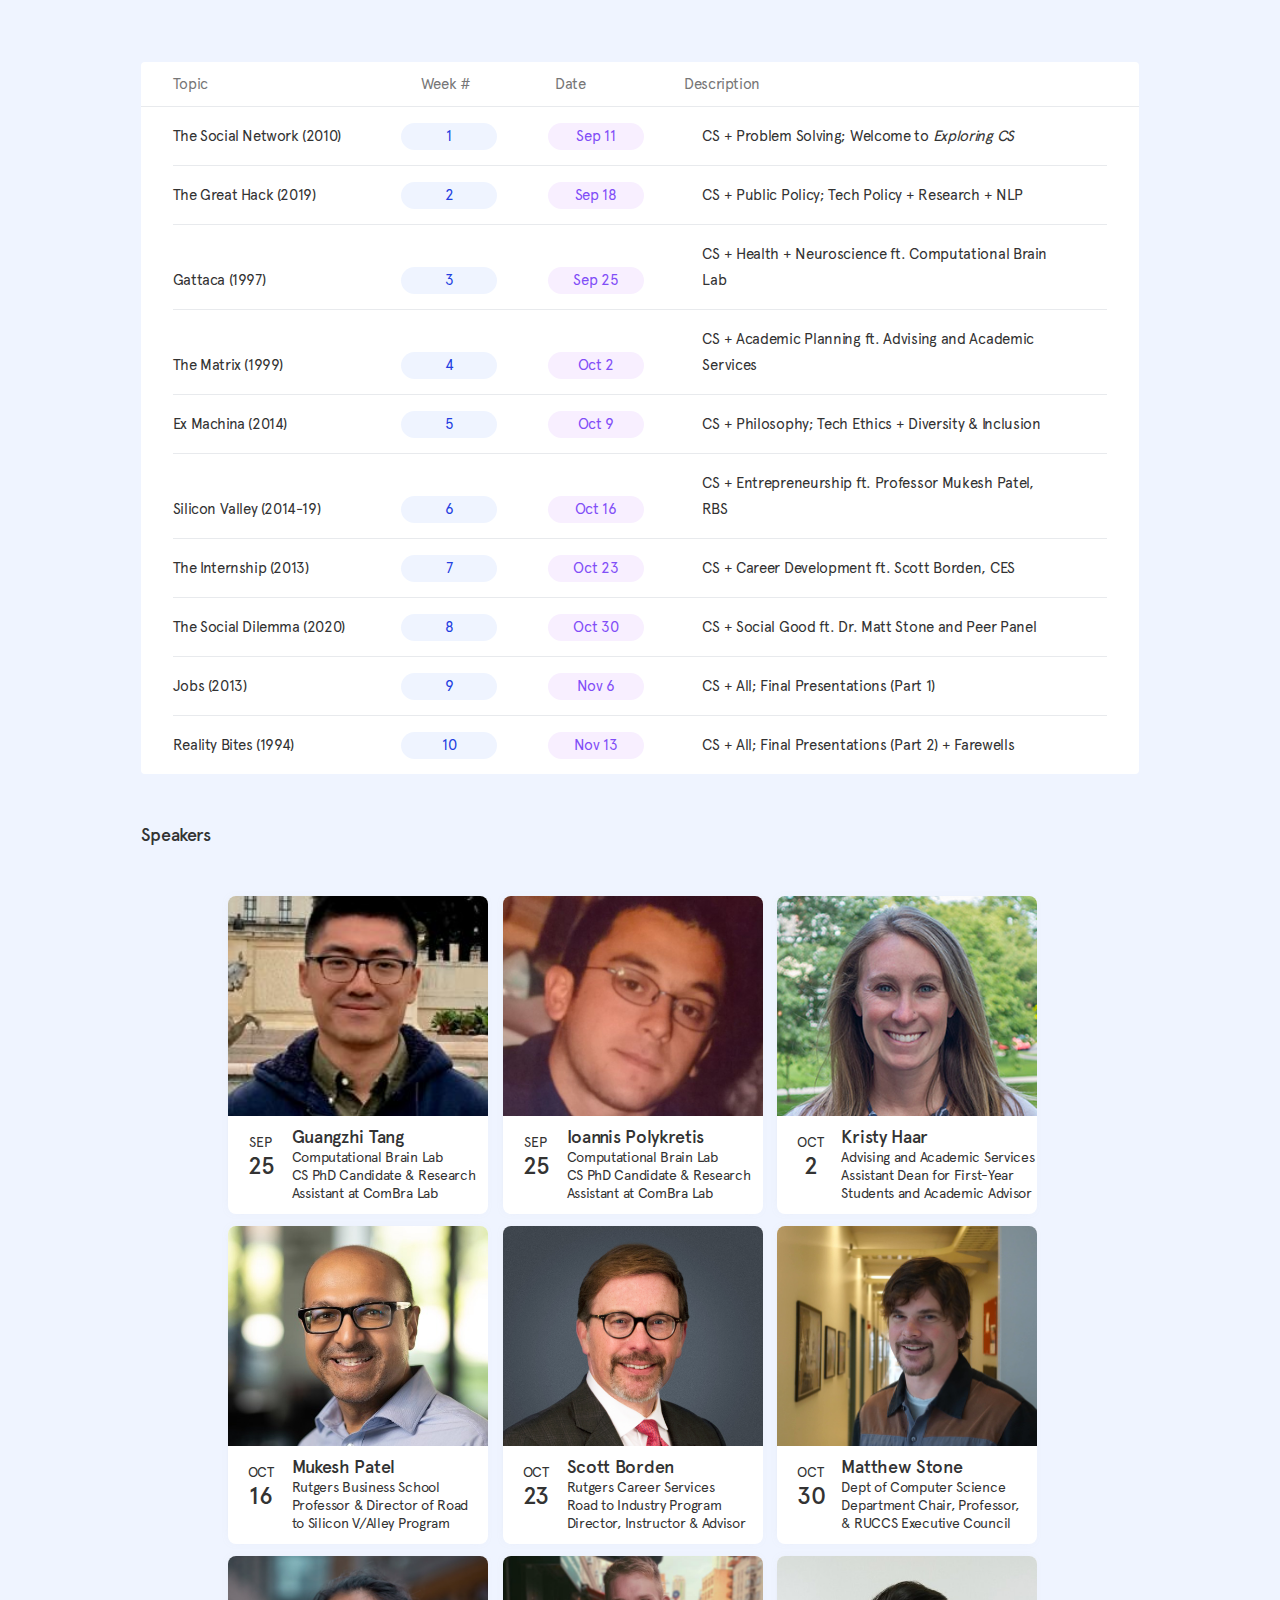
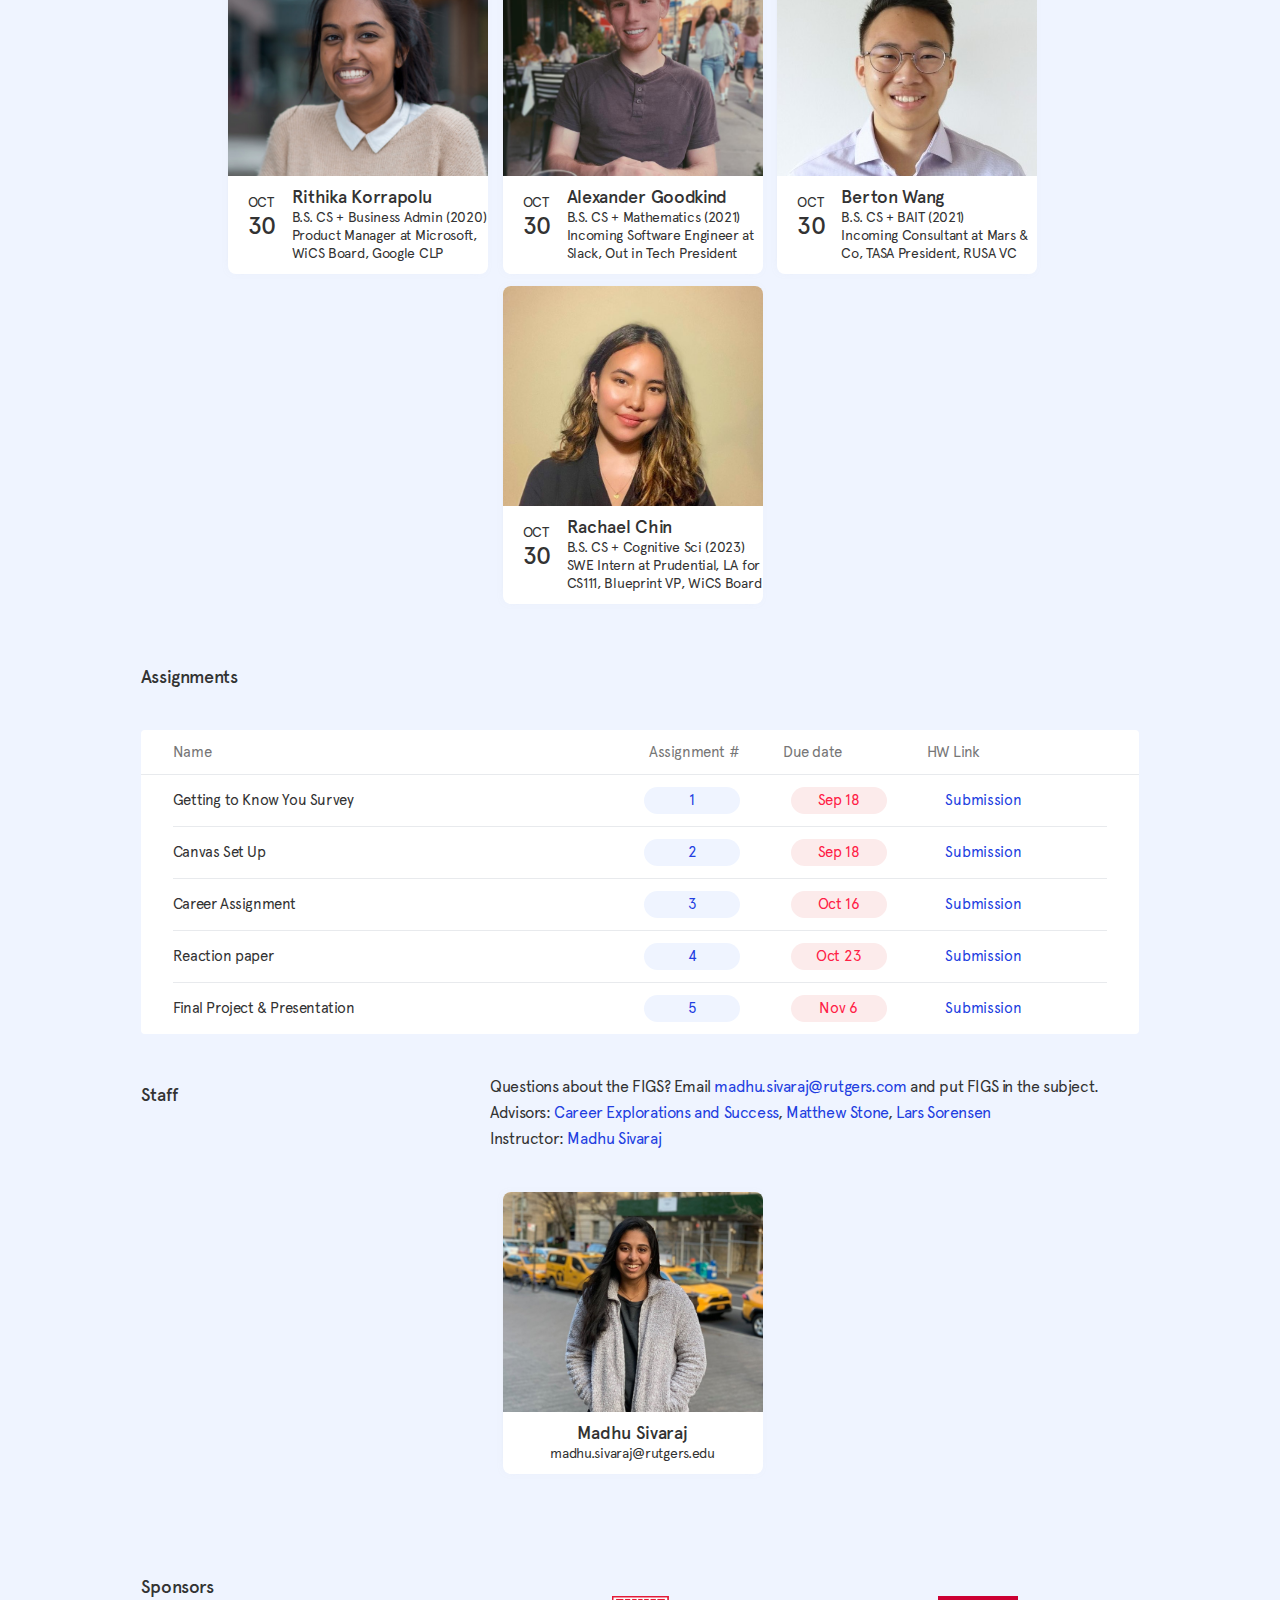
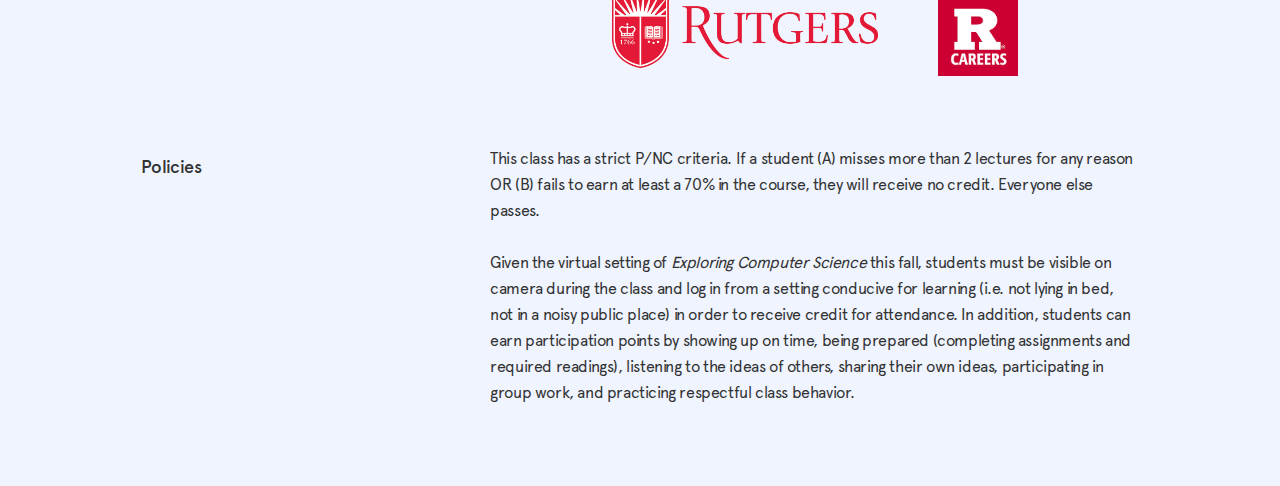
==== commit d8a4a7b8: "minor changes" ====
--- a/index.html
+++ b/index.html
@@ -62,7 +62,7 @@
           <div class="landing-page-subheader">
             <p class="subtitle">Find us on Zoom (ft COVID-19)</p>
             <p class="subtitle">Fridays, 9:50AM-11:10AM</p>
-            <p class="subtitle">Office Hours: By appointment</p>
+            <p class="subtitle">Office Hours: Tuesdays, 3:00PM-4:00PM (and by appointment)</p>
             <!-- <a href="http://webreg.rutgers.edu" target="_blank"><button class="landing-button">Sign up now! →</button><a> -->
             <a href="https://www.dropbox.com/sh/zz9osnfagggxxyq/AACf7-zT-7d-zz8APEfgfMnDa?dl=0" target="_blank"><button class="landing-button">Course Resources →</button><a>
             <button class="landing-button" onclick="scrollToSpeaker();">Fall 2020 Lineup →</button>
@@ -79,26 +79,25 @@
           <div class="text-div">
             <p>
               There's no better place to explore your interests than during your time as a student at Rutgers. 
-              Surrounded by ambitious and talented people and industry-leading professors, there is endless 
-              potential to discover your passions, land that dream job, and create the next big thing. This 
-              course is designed to teach and inspire students to explore computer science as a vehicle to 
-              solve the world's most challenging problems, learn how to succeed in CS at Rutgers, and hear 
-              from professors, faculty, alumni, doctoral and undergraduate students about their process and 
-              journey, as well as answer any of your questions.
+              Surrounded by ambitious and talented people and industry-leading professors, there is endless potential 
+              to discover your passions, land that dream job, and create the next big thing. This course is designed to 
+              teach and inspire students to explore computer science as a vehicle to solve the world's most challenging 
+              problems, learn how to succeed in CS at Rutgers, and hear from professors, faculty, alumni, doctoral and 
+              undergraduate students about their process and journey, as well as answer any of your questions.
               <br><br>
             </p>
             <p>
               Over the course of the semester, we will dive into computer science at the intersection of public 
               policy, neuroscience, entrepreneurship, ethics, and social good, learning about the tech from an 
               interdisciplinary lens. We will be engaging in interactive seminars and connecting this knowledge 
-              to emerging fields in CS. In addition, we will be providing an overview of the tech scene at Rutgers, 
-              pointing out academic, career, and co-curricular Rutgers-sponsored resources and opportunities to help 
+              to emerging fields in CS. This course provides an overview of the tech scene at Rutgers, pointing out 
+              academic, co-curricular, and professional Rutgers-sponsored resources and opportunities to help 
               students get a head start.
               <br><br>
             </p>
             <p>
-              This one-credit seminar meets once time per week (Fridays). Through discussion, in-class group work, 
-              and assignments, the course will survey topics in CS and use self-reflection activities to help students 
+              This one-credit seminar meets once per week (Fridays). Through discussion, in-class group work, and 
+              assignments, the course will survey topics in CS and use self-reflection activities to help students 
               develop a plan for a successful college education. It will also feature guest professors and introduce 
               you to resources on campus that will enable you to maximize your undergraduate experience here at Rutgers.
               <br><br>
@@ -165,16 +164,16 @@
             <p class="week-desc">CS + Social Good ft. Dr. Matt Stone and Peer Panel</p>
           </div>
           <div class="week">
-            <p class="week-name">Jobs - Part 1 (2013)</p>
+            <p class="week-name">Jobs (2013)</p>
             <div class="week-unit">9</div>
             <div class="week-date">Nov 6</div>
-            <p class="week-desc">Final Presentations</p>
-          </div>
-          <div class="week">
-            <p class="week-name">Jobs - Part 2 (2013)</p>
+            <p class="week-desc">CS + All; Final Presentations (Part 1)</p>
+          </div>
+          <div class="week">
+            <p class="week-name">Reality Bites (1994)</p>
             <div class="week-unit">10</div>
             <div class="week-date">Nov 13</div>
-            <p class="week-desc">Final Presentations</p>
+            <p class="week-desc">CS + All; Final Presentations (Part 2) + Farewells</p>
           </div>    
         </div>
       
@@ -307,7 +306,7 @@
               </div>
               <div class="card-info">
                 <p class="card-header">Alexander Goodkind</p>
-                <p class="card-subheader">B.S. CS + Math (2021)</p>
+                <p class="card-subheader">B.S. CS + Mathematics (2021)</p>
                 <p class="card-subheader">Incoming Software Engineer at Slack, Out in Tech President</p>
               </div>
             </div>
@@ -408,7 +407,7 @@
           </div>
           <div class="text-div staff">
             <p>Questions about the FIGS? Email <a href="mailto:madhu.sivaraj@rutgers.com">madhu.sivaraj@rutgers.com</a> and put FIGS in the subject.</p>
-            <p>Advisors: <a href="http://figs.rutgers.edu/" target="_blank">Career Explorations and Success</a>, <a href="https://www.cs.rutgers.edu/~mdstone/" target="_blank">Matthew Stone</a>, <a href="https://www.cs.rutgers.edu/~biglars/biglars.html" target="_blank">Lars Sorenson</a></p>
+            <p>Advisors: <a href="http://figs.rutgers.edu/" target="_blank">Career Explorations and Success</a>, <a href="https://www.cs.rutgers.edu/~mdstone/" target="_blank">Matthew Stone</a>, <a href="https://www.cs.rutgers.edu/~biglars/biglars.html" target="_blank">Lars Sorensen</a></p>
             <p>Instructor: <a href="http://www.madhusivaraj.com/" target="_blank">Madhu Sivaraj</a></p>
           </div>
         </div>
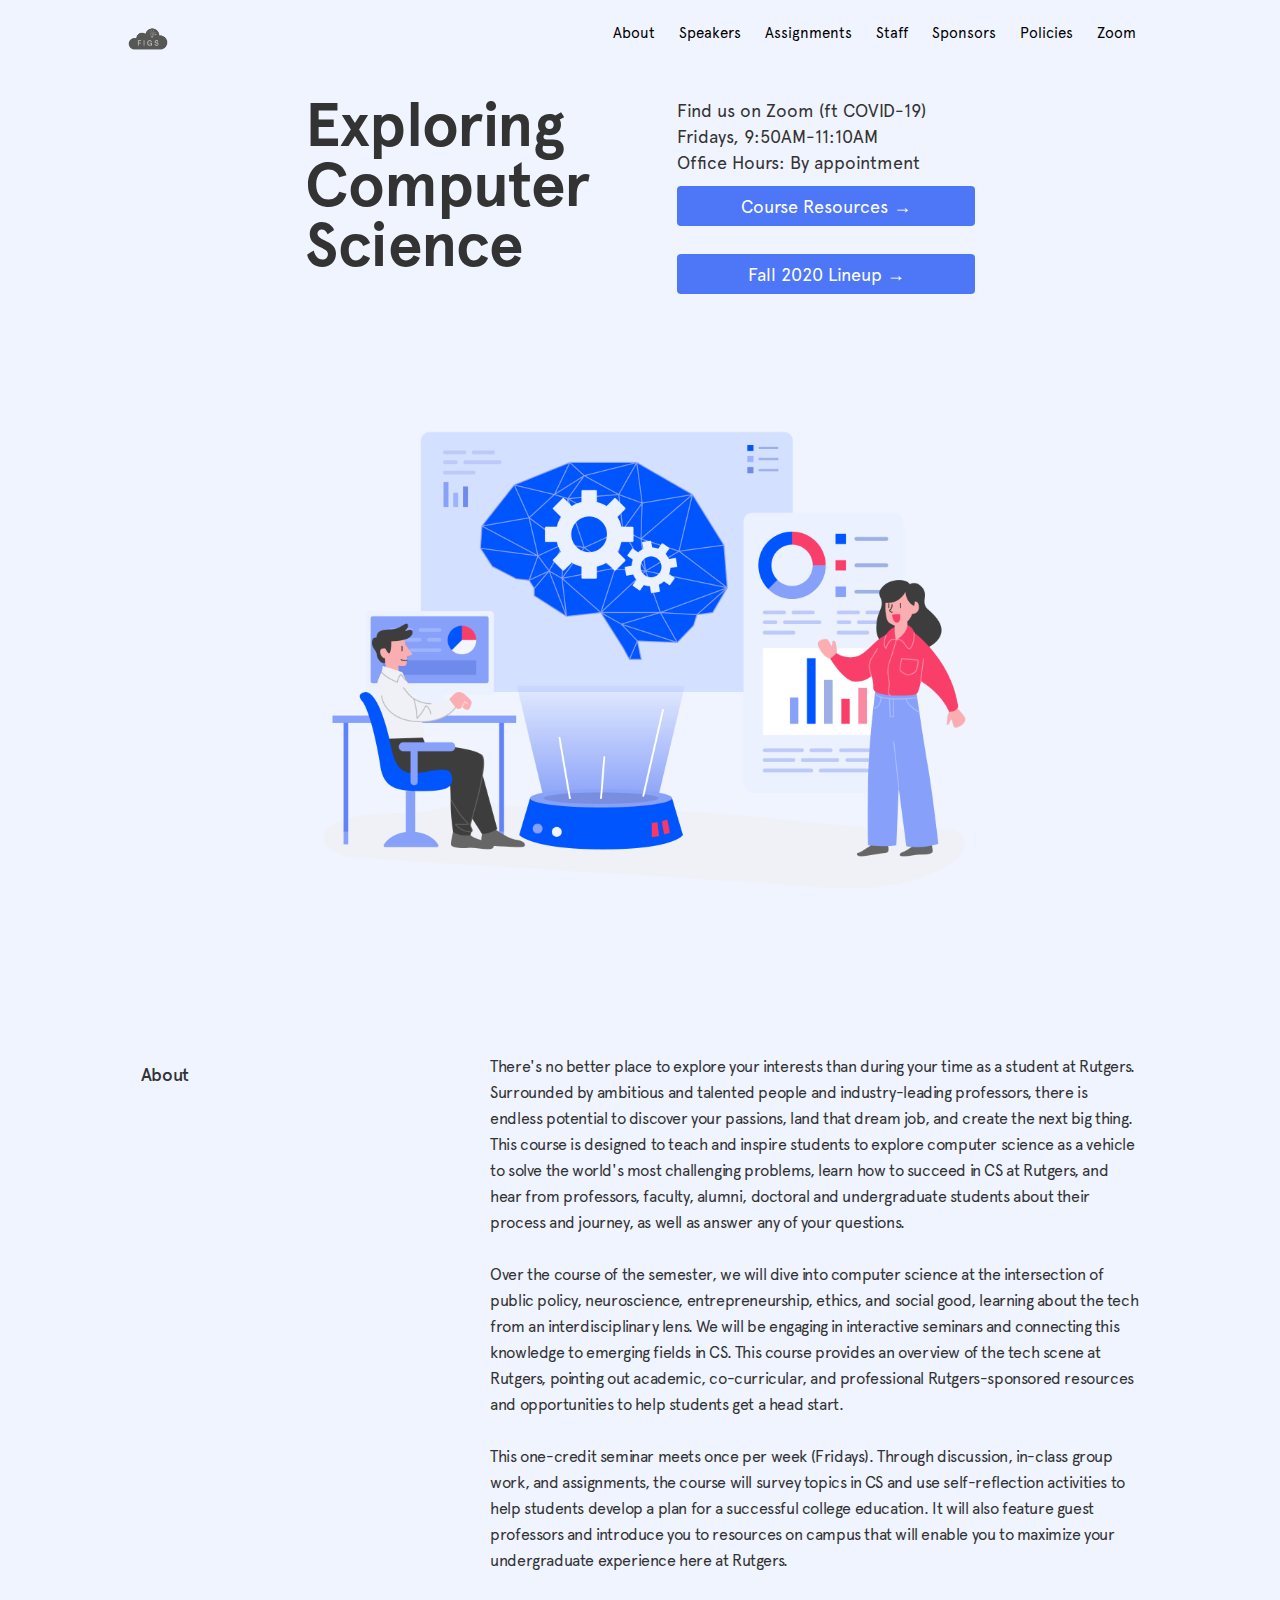
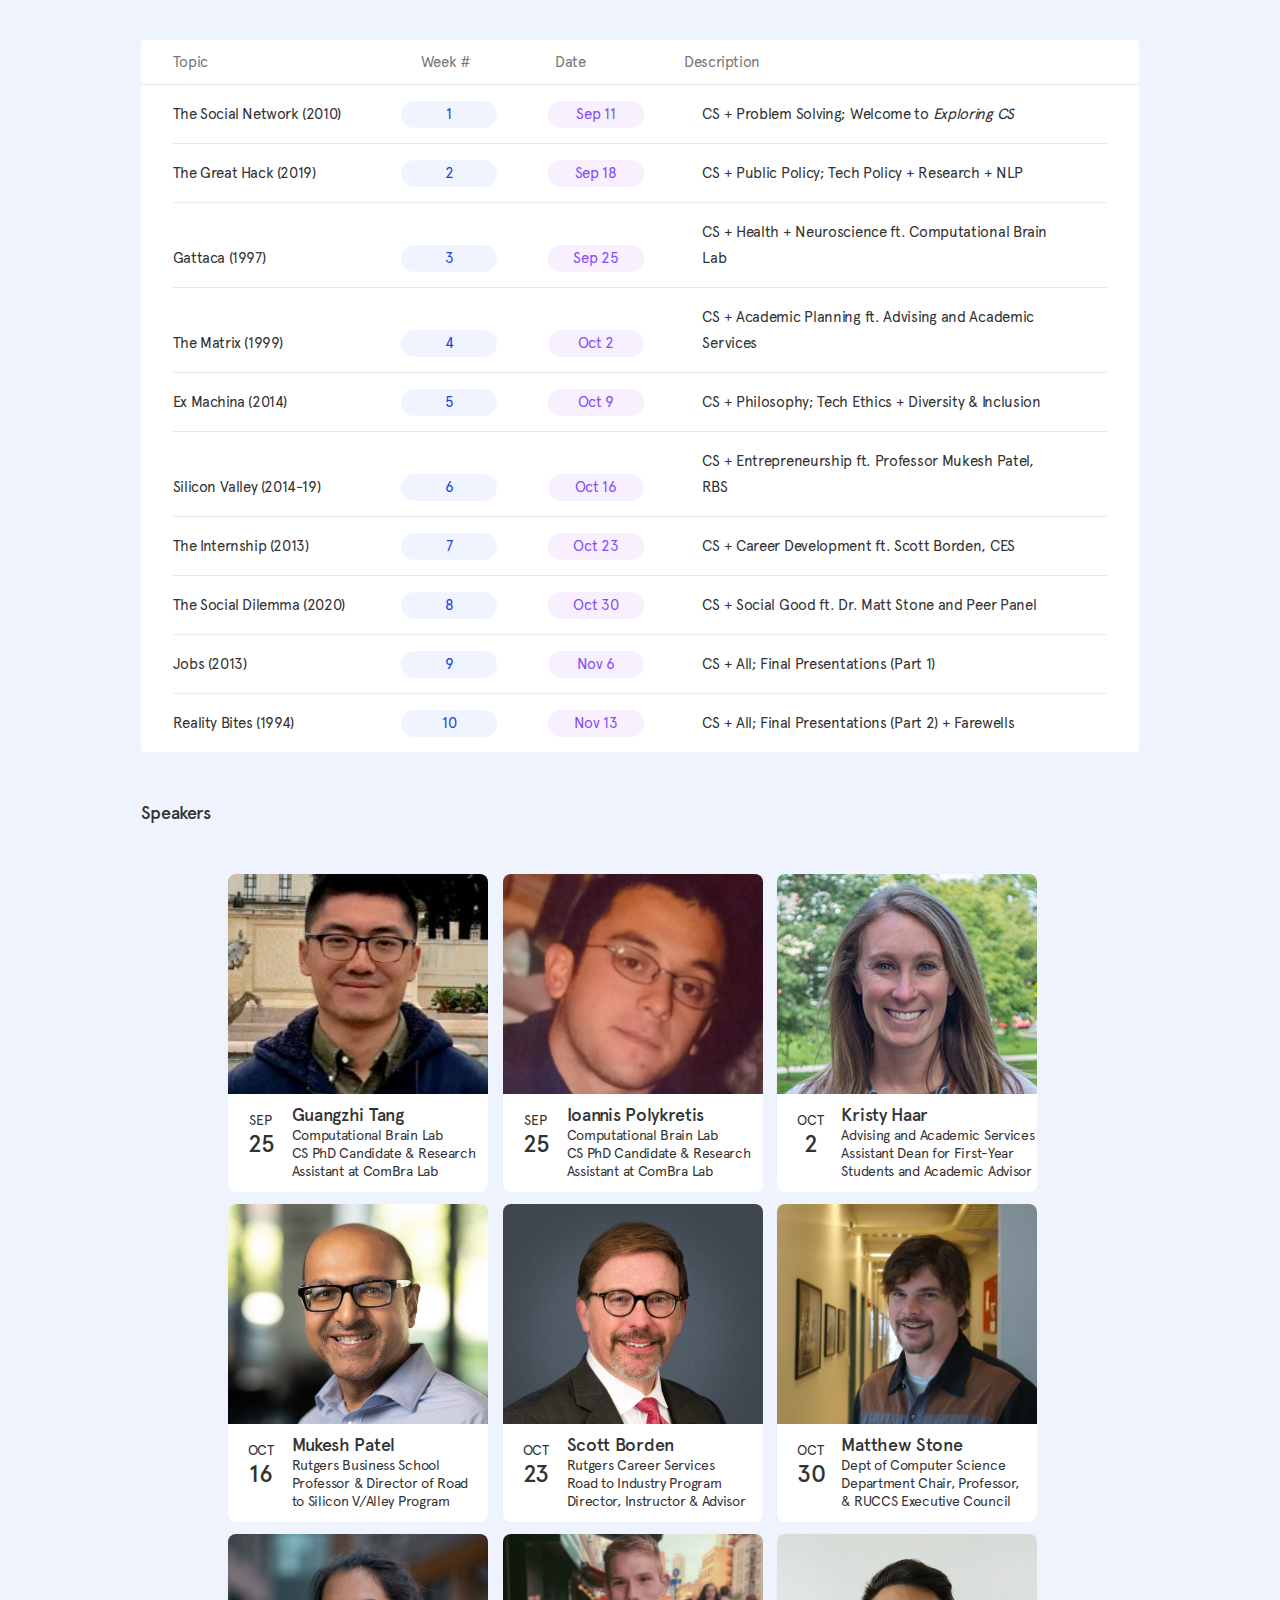
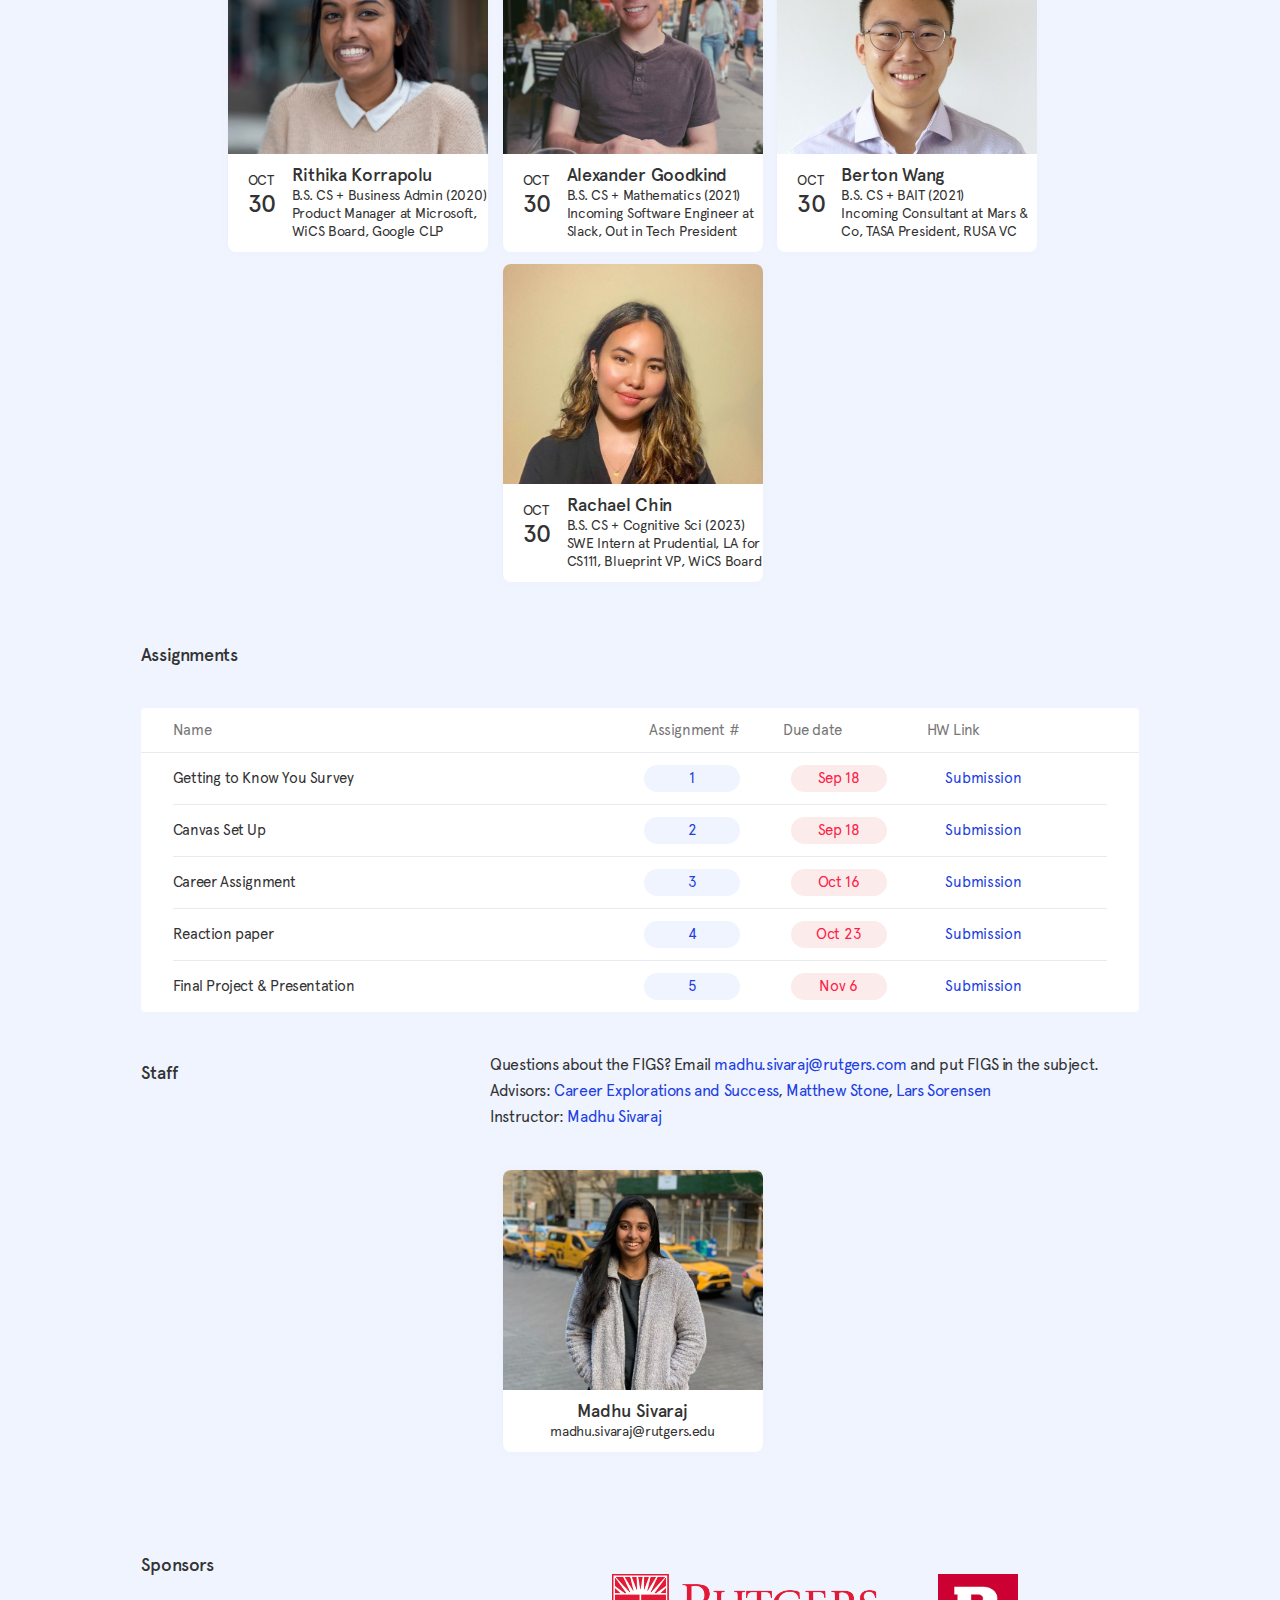
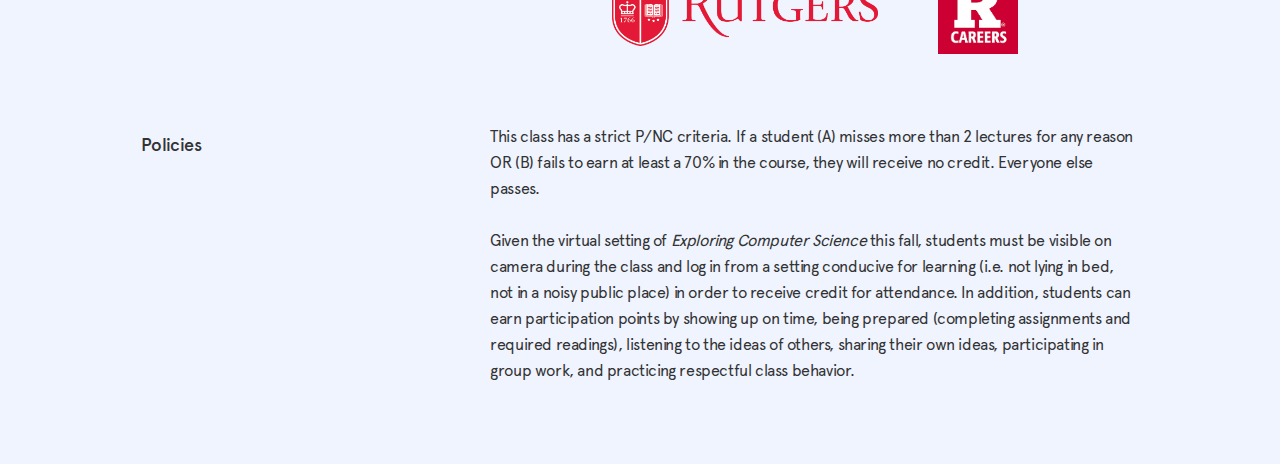
==== commit 338a3608: "edited office hrs" ====
--- a/index.html
+++ b/index.html
@@ -62,7 +62,7 @@
           <div class="landing-page-subheader">
             <p class="subtitle">Find us on Zoom (ft COVID-19)</p>
             <p class="subtitle">Fridays, 9:50AM-11:10AM</p>
-            <p class="subtitle">Office Hours: Tuesdays, 3:00PM-4:00PM (and by appointment)</p>
+            <p class="subtitle">Office Hours: By appointment</p>
             <!-- <a href="http://webreg.rutgers.edu" target="_blank"><button class="landing-button">Sign up now! →</button><a> -->
             <a href="https://www.dropbox.com/sh/zz9osnfagggxxyq/AACf7-zT-7d-zz8APEfgfMnDa?dl=0" target="_blank"><button class="landing-button">Course Resources →</button><a>
             <button class="landing-button" onclick="scrollToSpeaker();">Fall 2020 Lineup →</button>
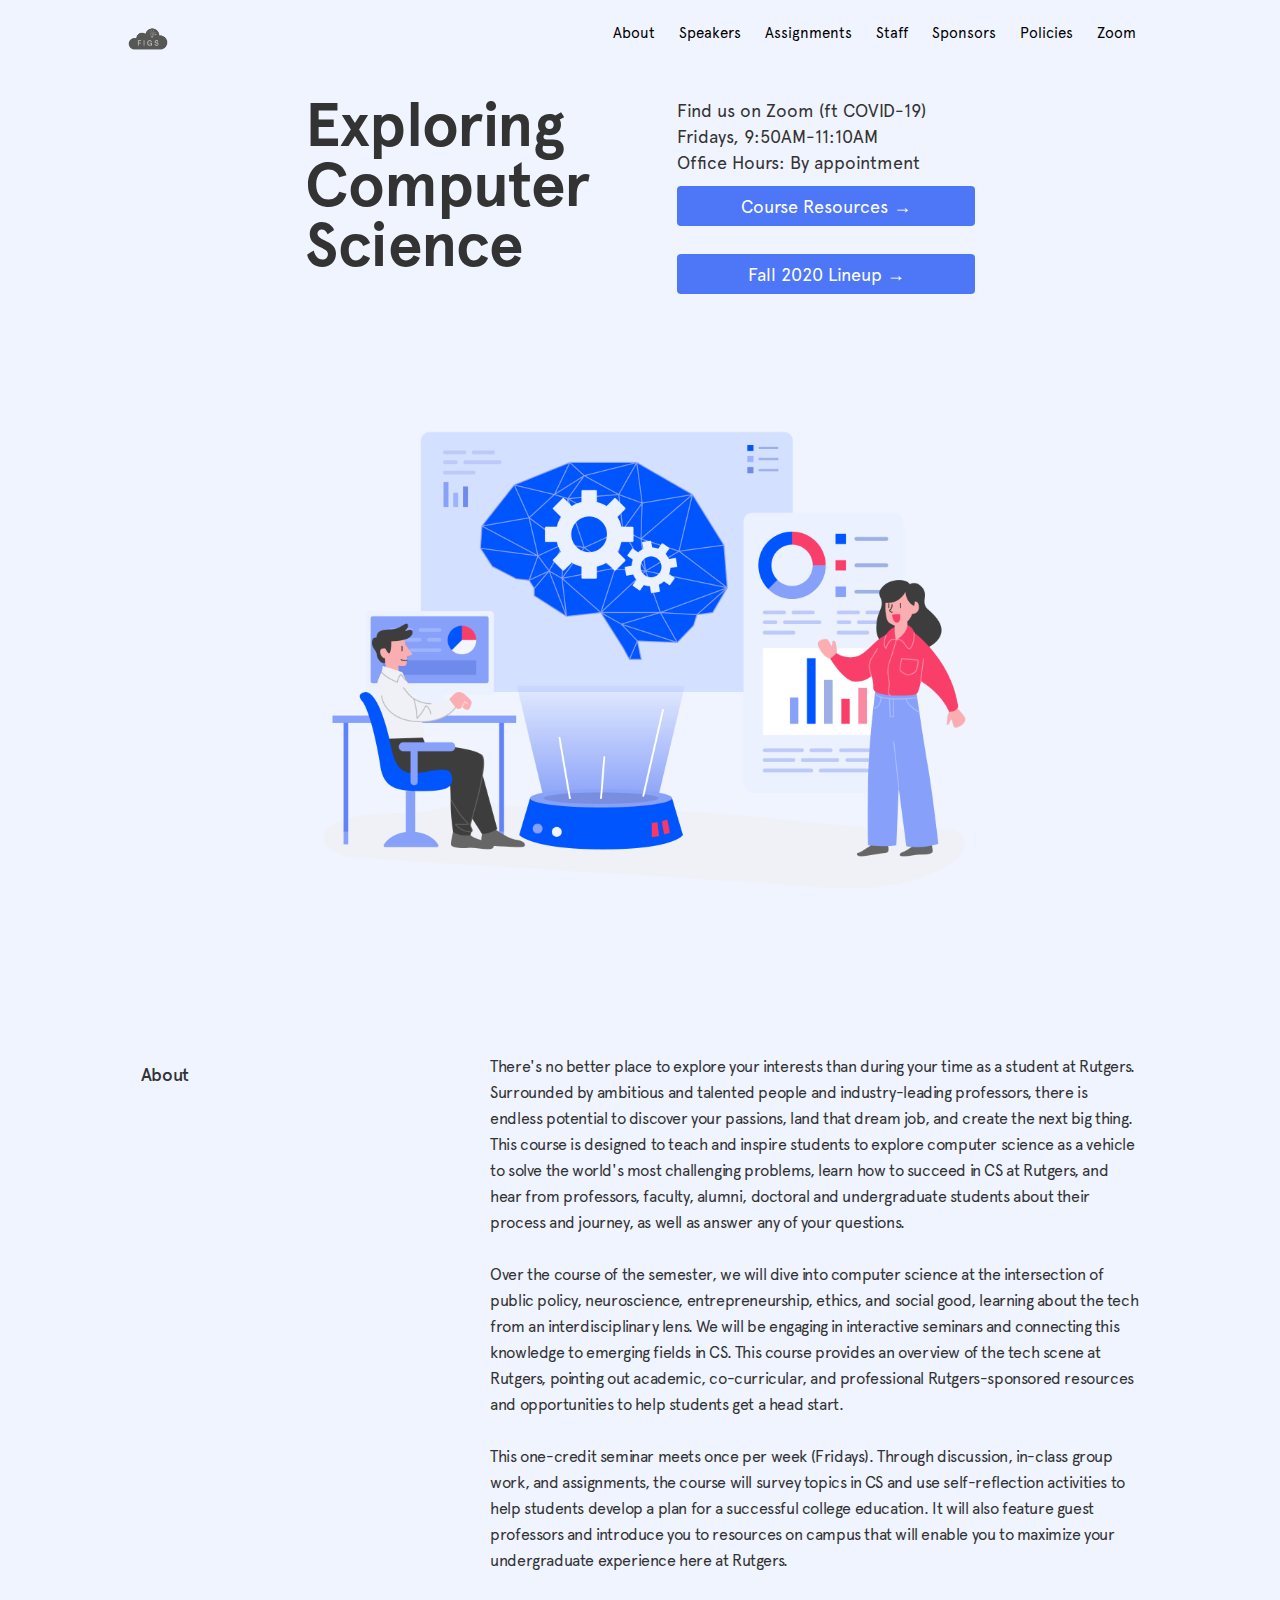
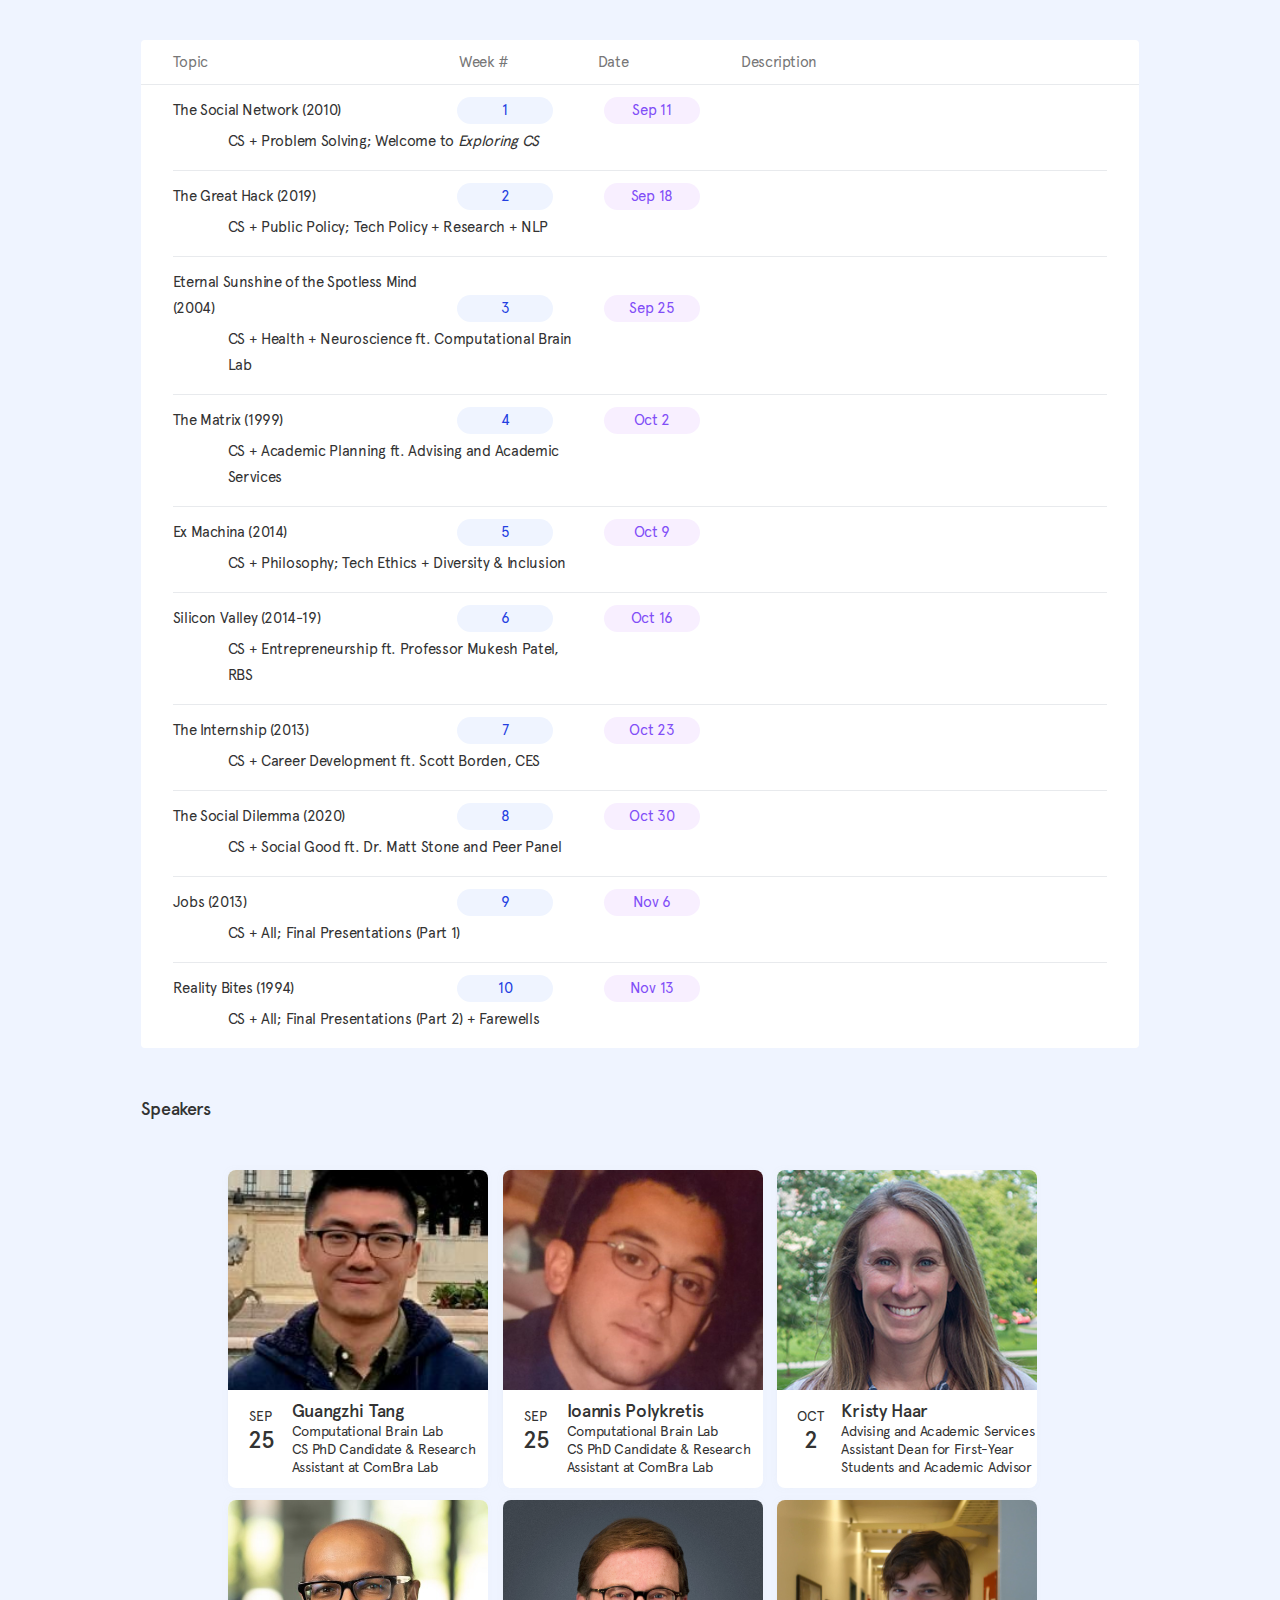
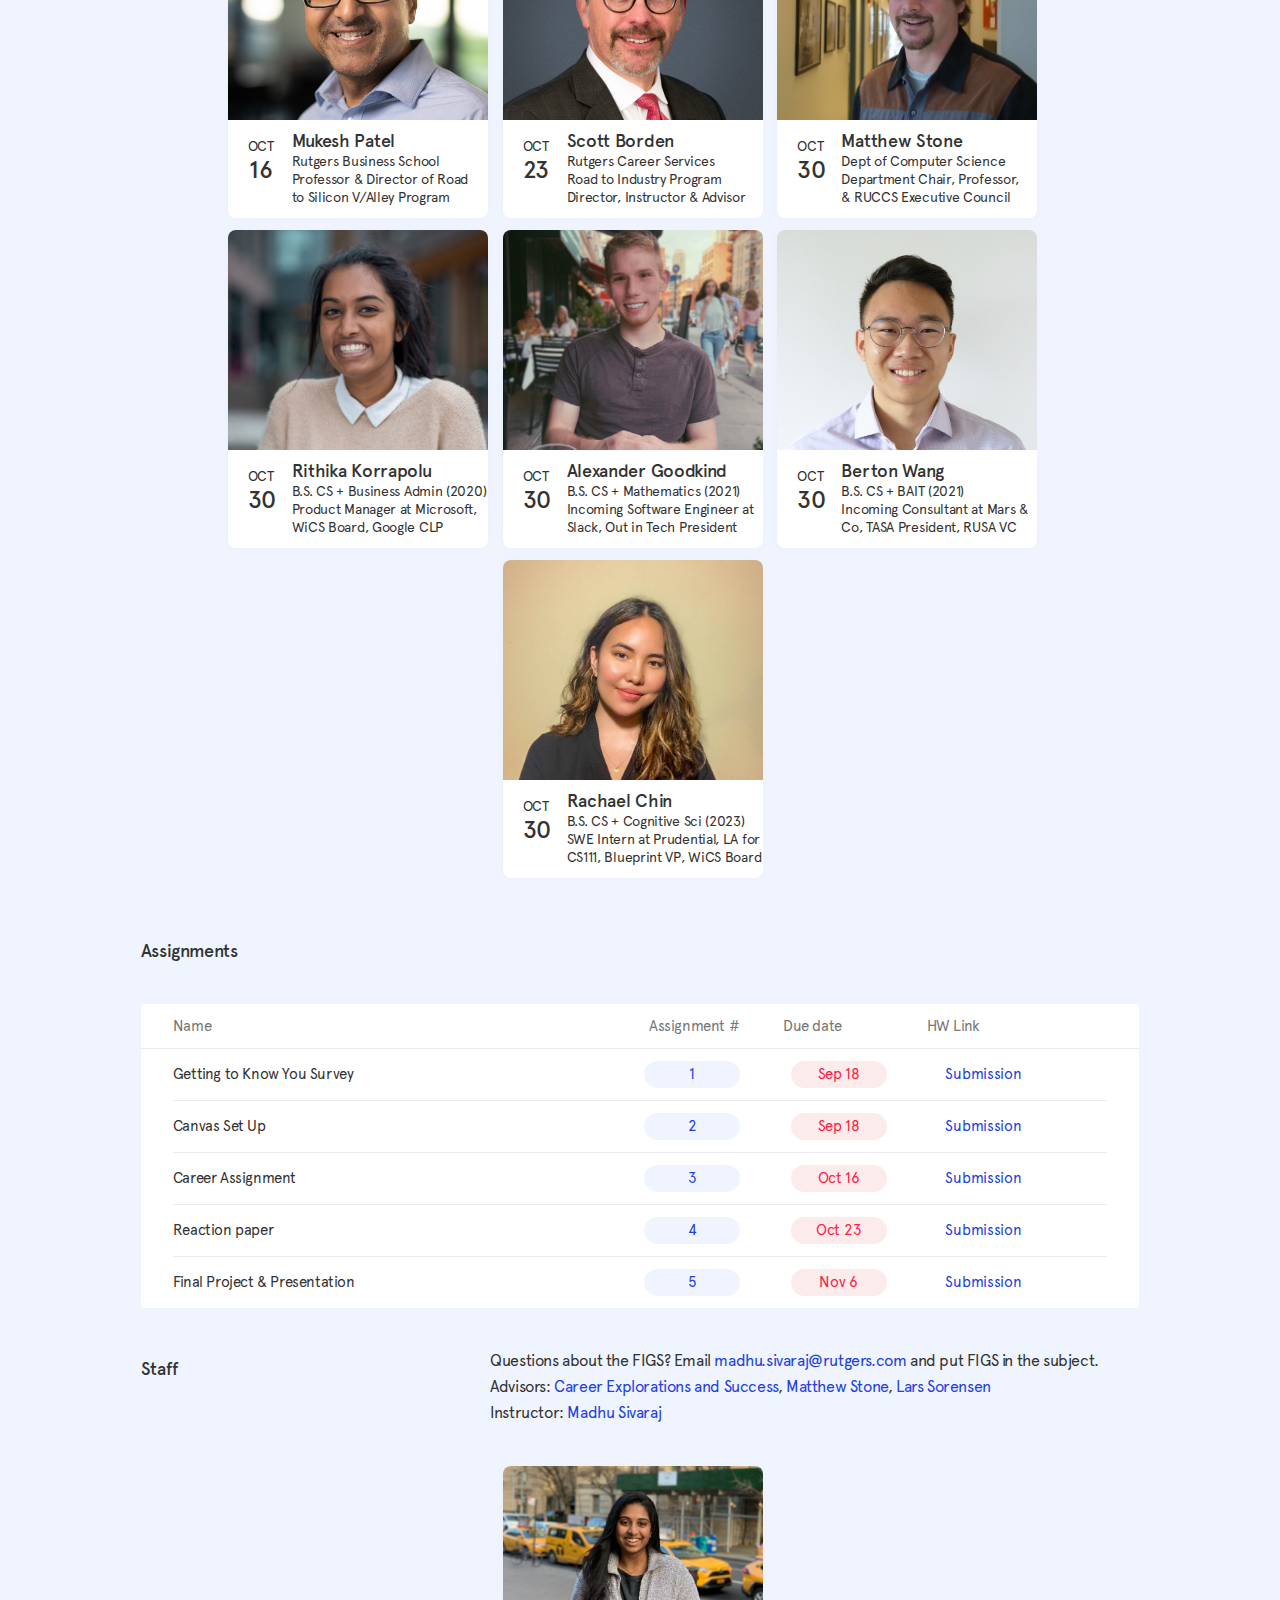
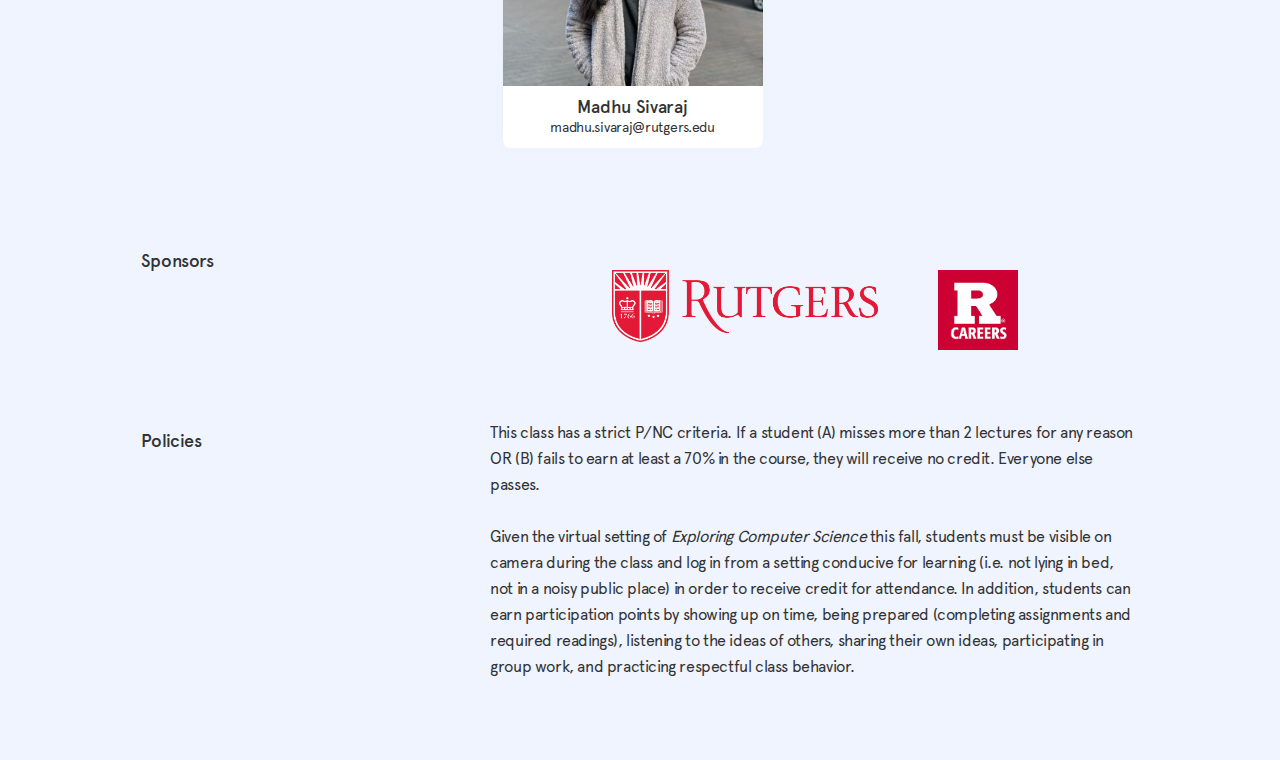
==== commit 9f3092eb: "edited week name" ====
--- a/index.html
+++ b/index.html
@@ -108,9 +108,9 @@
         <div class="course-overview">
 
           <div class="course-overview-header-bar">
-            <div class="course-overview-header" style="width: 24%;">Topic</div>
-            <div class="course-overview-header" style="width: 12%;">Week #</div>
-            <div class="course-overview-header" style="width: 11.5%;">Date</div>
+            <div class="course-overview-header" style="width: 28%;">Topic</div>
+            <div class="course-overview-header" style="width: 12.5%;">Week #</div>
+            <div class="course-overview-header" style="width: 13%;">Date</div>
             <div class="course-overview-header">Description</div>
           </div>
 
@@ -128,7 +128,7 @@
             <p class="week-desc">CS + Public Policy; Tech Policy + Research + NLP</p>
           </div>
           <div class="week">
-            <p class="week-name">Gattaca (1997)</p>
+            <p class="week-name">Eternal Sunshine of the Spotless Mind (2004)</p>
             <div class="week-unit">3</div>
             <div class="week-date">Sep 25</div>
             <p class="week-desc">CS + Health + Neuroscience ft. Computational Brain Lab</p>
--- a/css/style.css
+++ b/css/style.css
@@ -283,7 +283,7 @@
   font-family: 'ApercuProRegular', sans-serif;
   font-size: 15px;
   letter-spacing: -0.4px;
-  width: 24%;
+  width: 30%;
   color: #333333;
 }
 
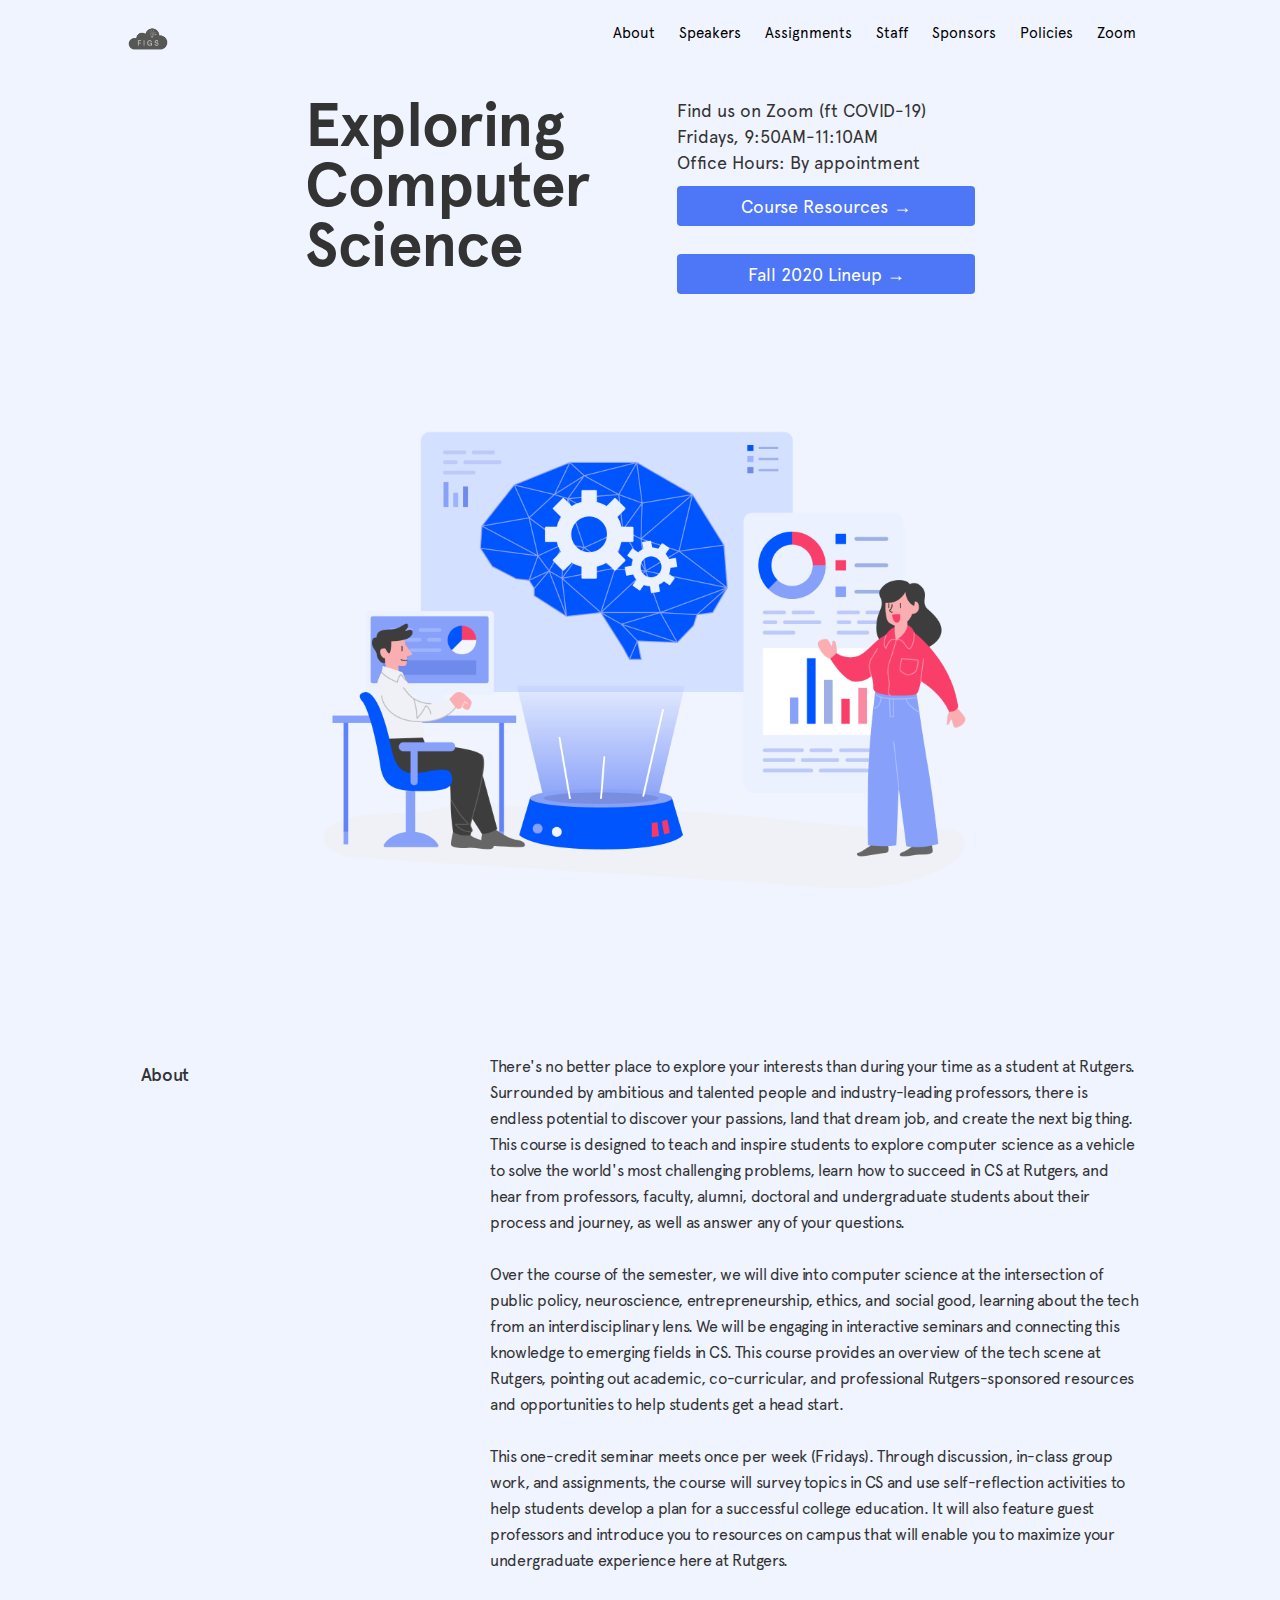
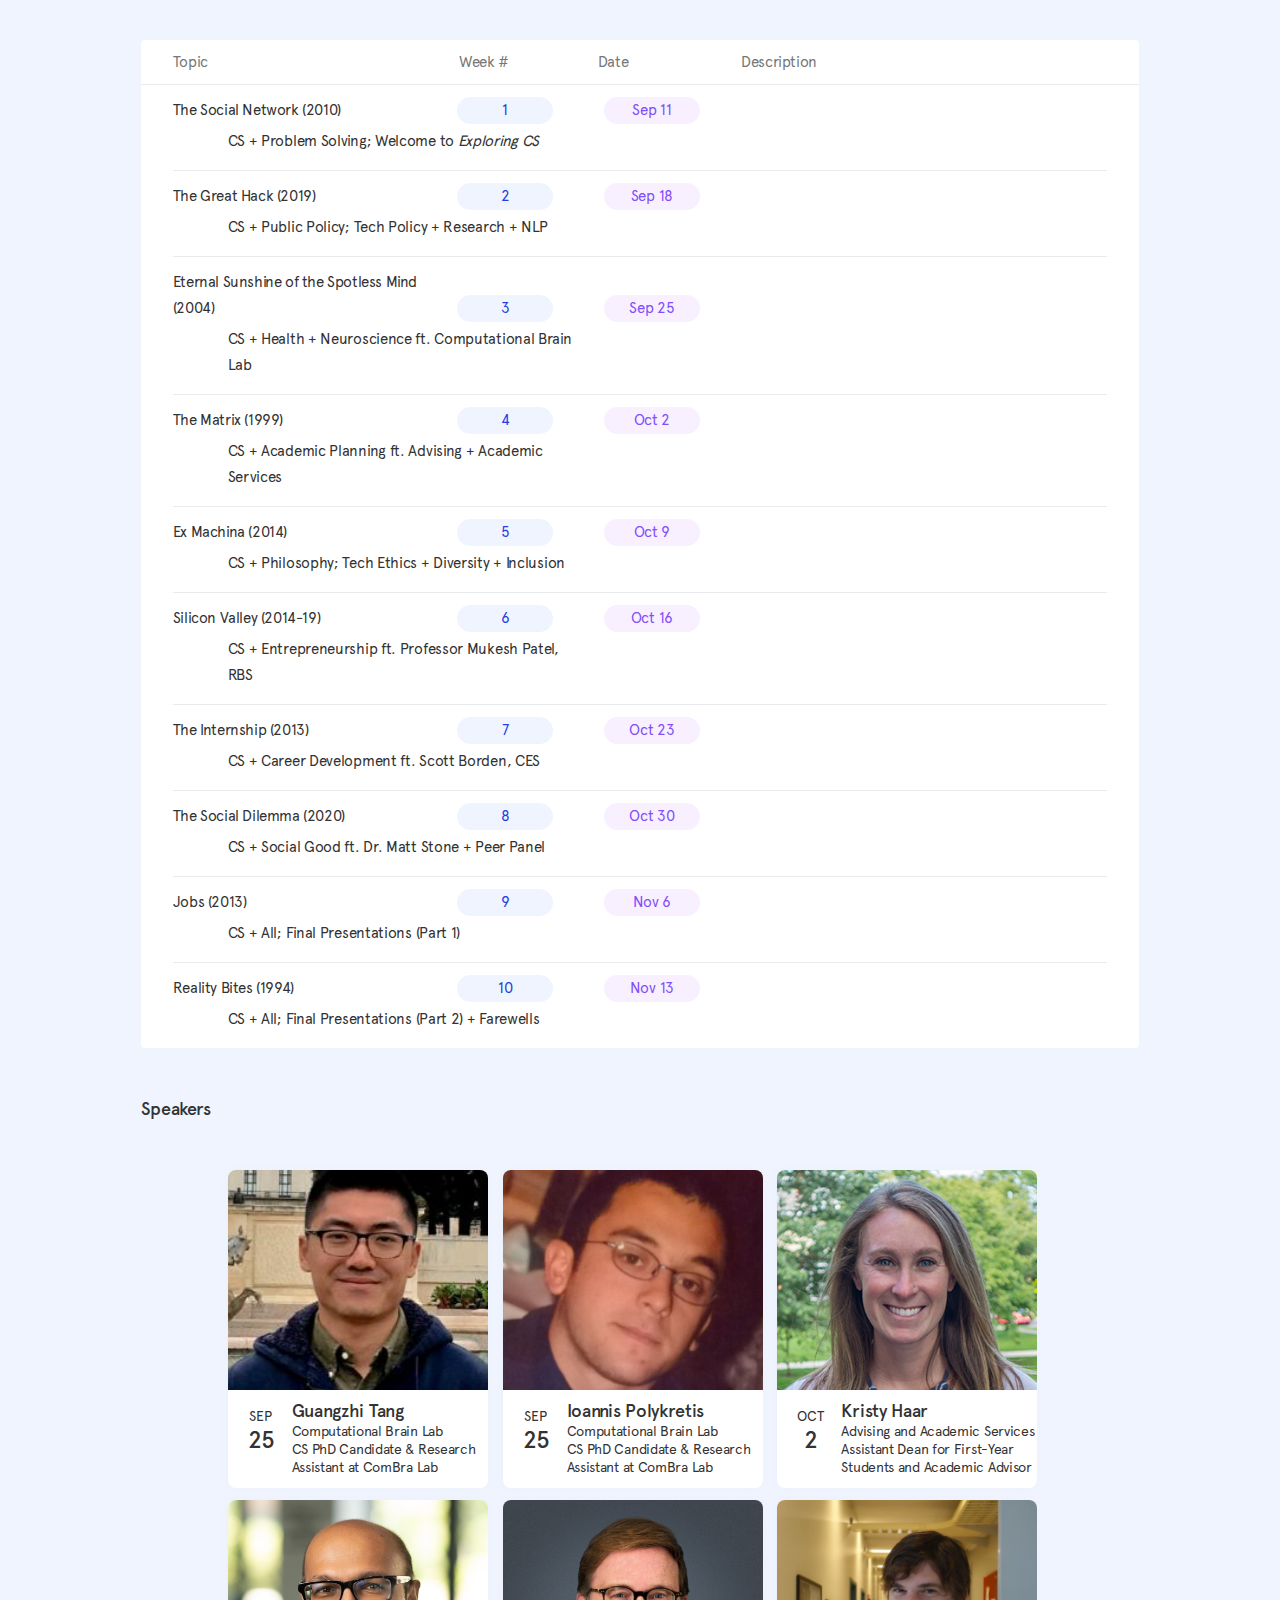
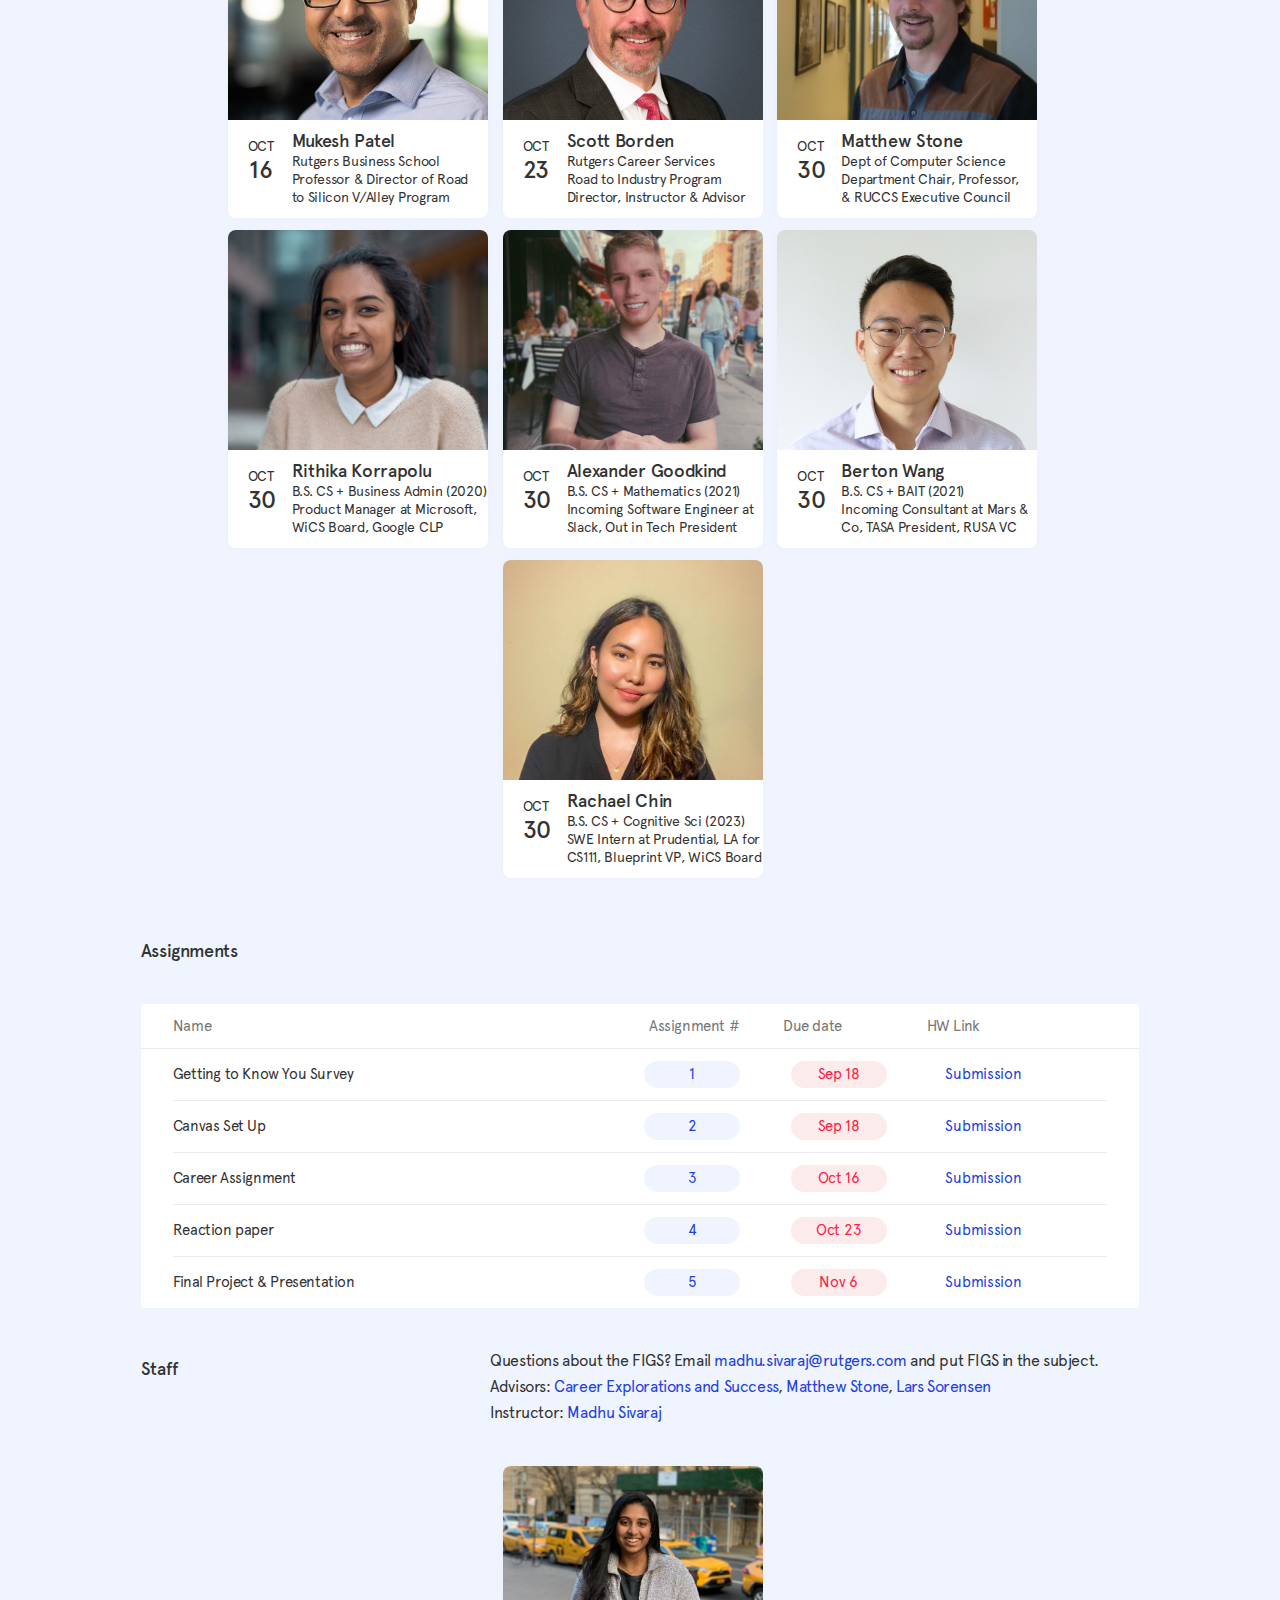
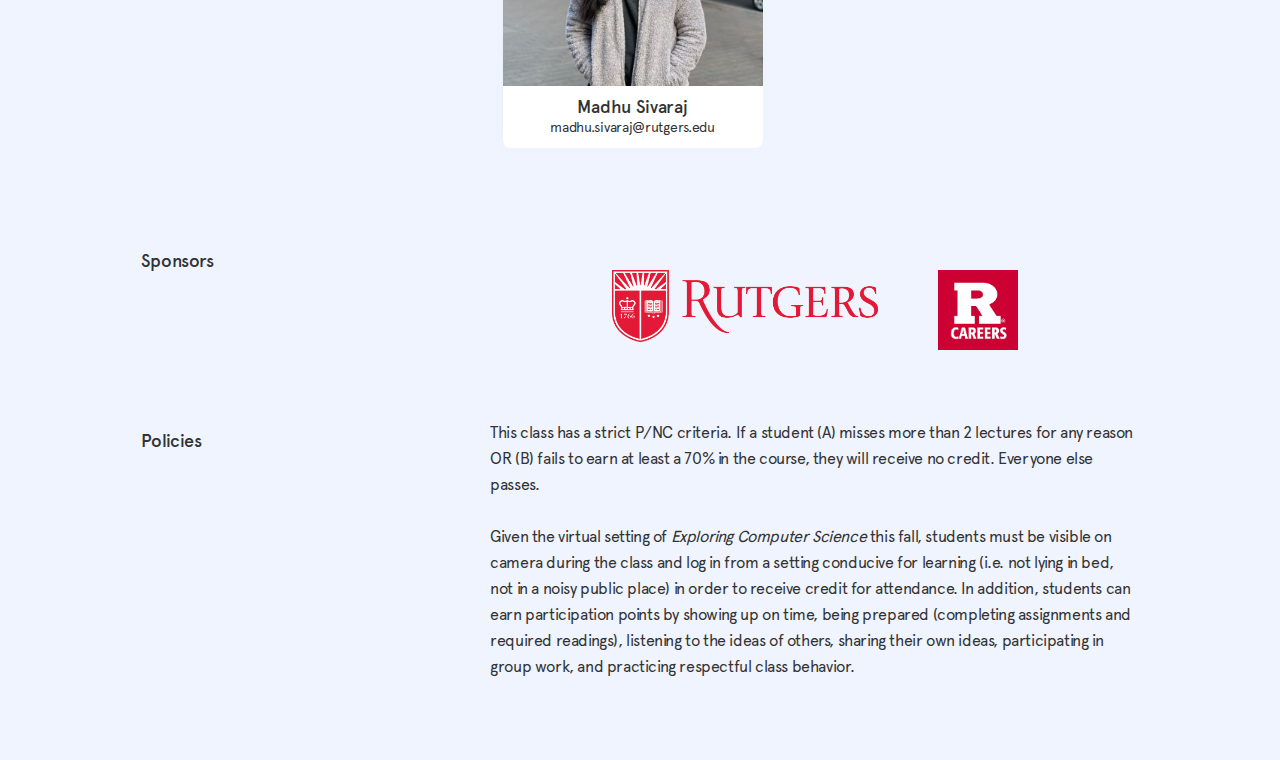
==== commit b9a87505: "+" ====
--- a/index.html
+++ b/index.html
@@ -137,13 +137,13 @@
             <p class="week-name">The Matrix (1999)</p>
             <div class="week-unit">4</div>
             <div class="week-date">Oct 2</div>
-            <p class="week-desc">CS + Academic Planning ft. Advising and Academic Services</p>
+            <p class="week-desc">CS + Academic Planning ft. Advising + Academic Services</p>
           </div>
           <div class="week">
             <p class="week-name">Ex Machina (2014)</p>
             <div class="week-unit">5</div>
             <div class="week-date">Oct 9</div>
-            <p class="week-desc">CS + Philosophy; Tech Ethics + Diversity & Inclusion</p>
+            <p class="week-desc">CS + Philosophy; Tech Ethics + Diversity + Inclusion</p>
           </div>
           <div class="week">
             <p class="week-name">Silicon Valley (2014-19)</p>
@@ -161,7 +161,7 @@
             <p class="week-name">The Social Dilemma (2020)</p>
             <div class="week-unit">8</div>
             <div class="week-date">Oct 30</div>
-            <p class="week-desc">CS + Social Good ft. Dr. Matt Stone and Peer Panel</p>
+            <p class="week-desc">CS + Social Good ft. Dr. Matt Stone + Peer Panel</p>
           </div>
           <div class="week">
             <p class="week-name">Jobs (2013)</p>
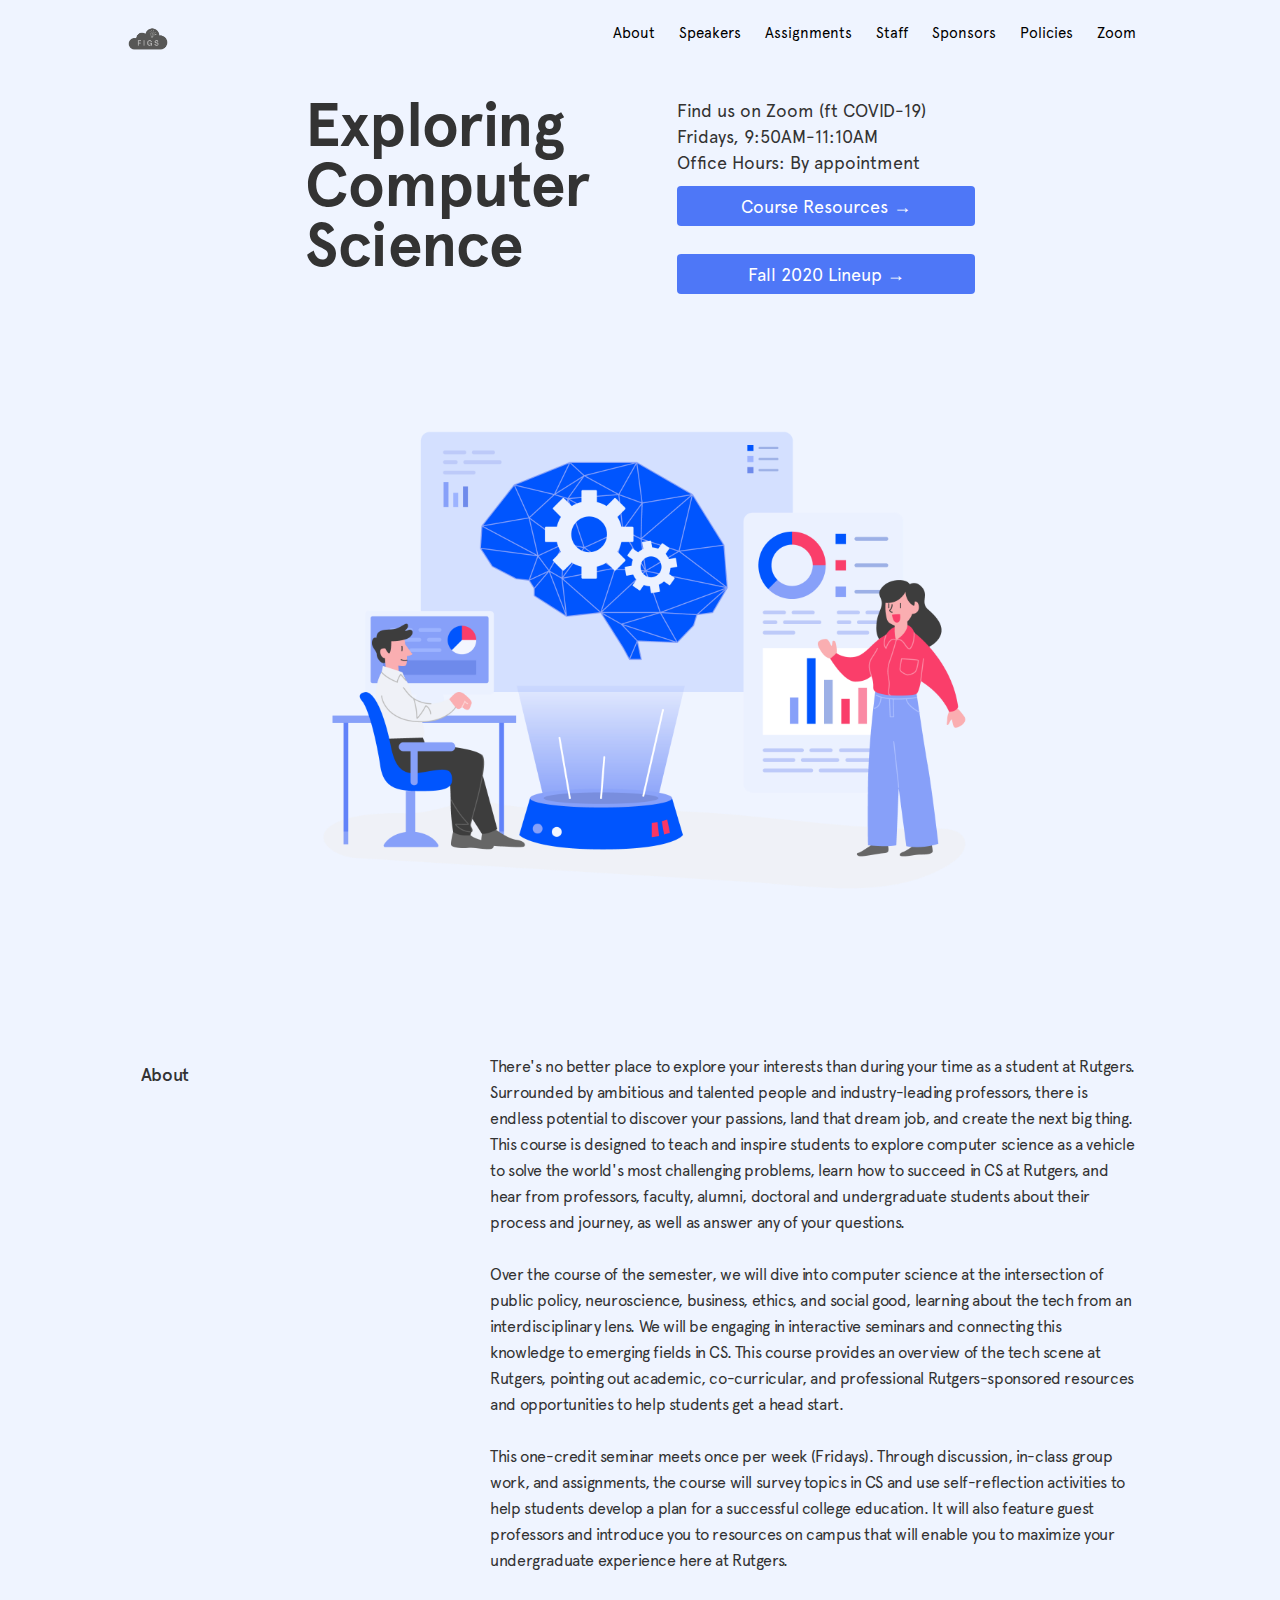
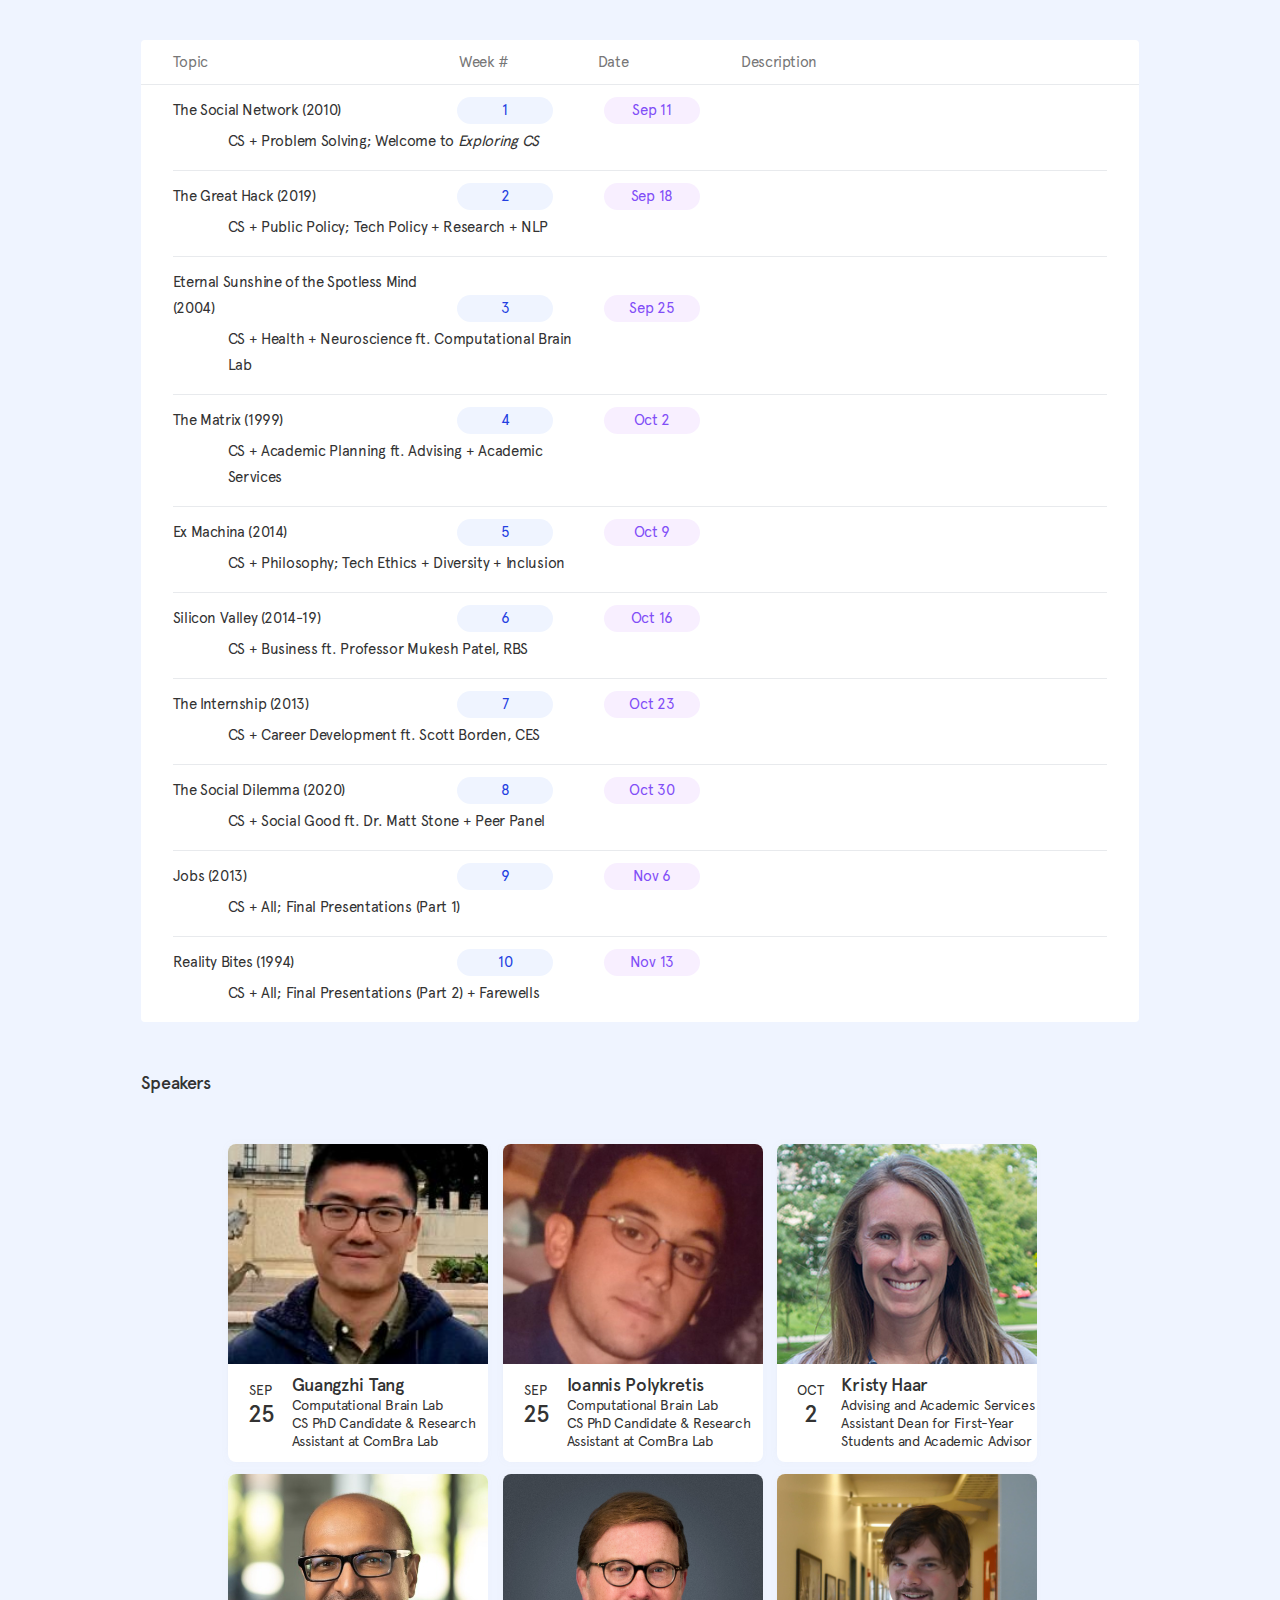
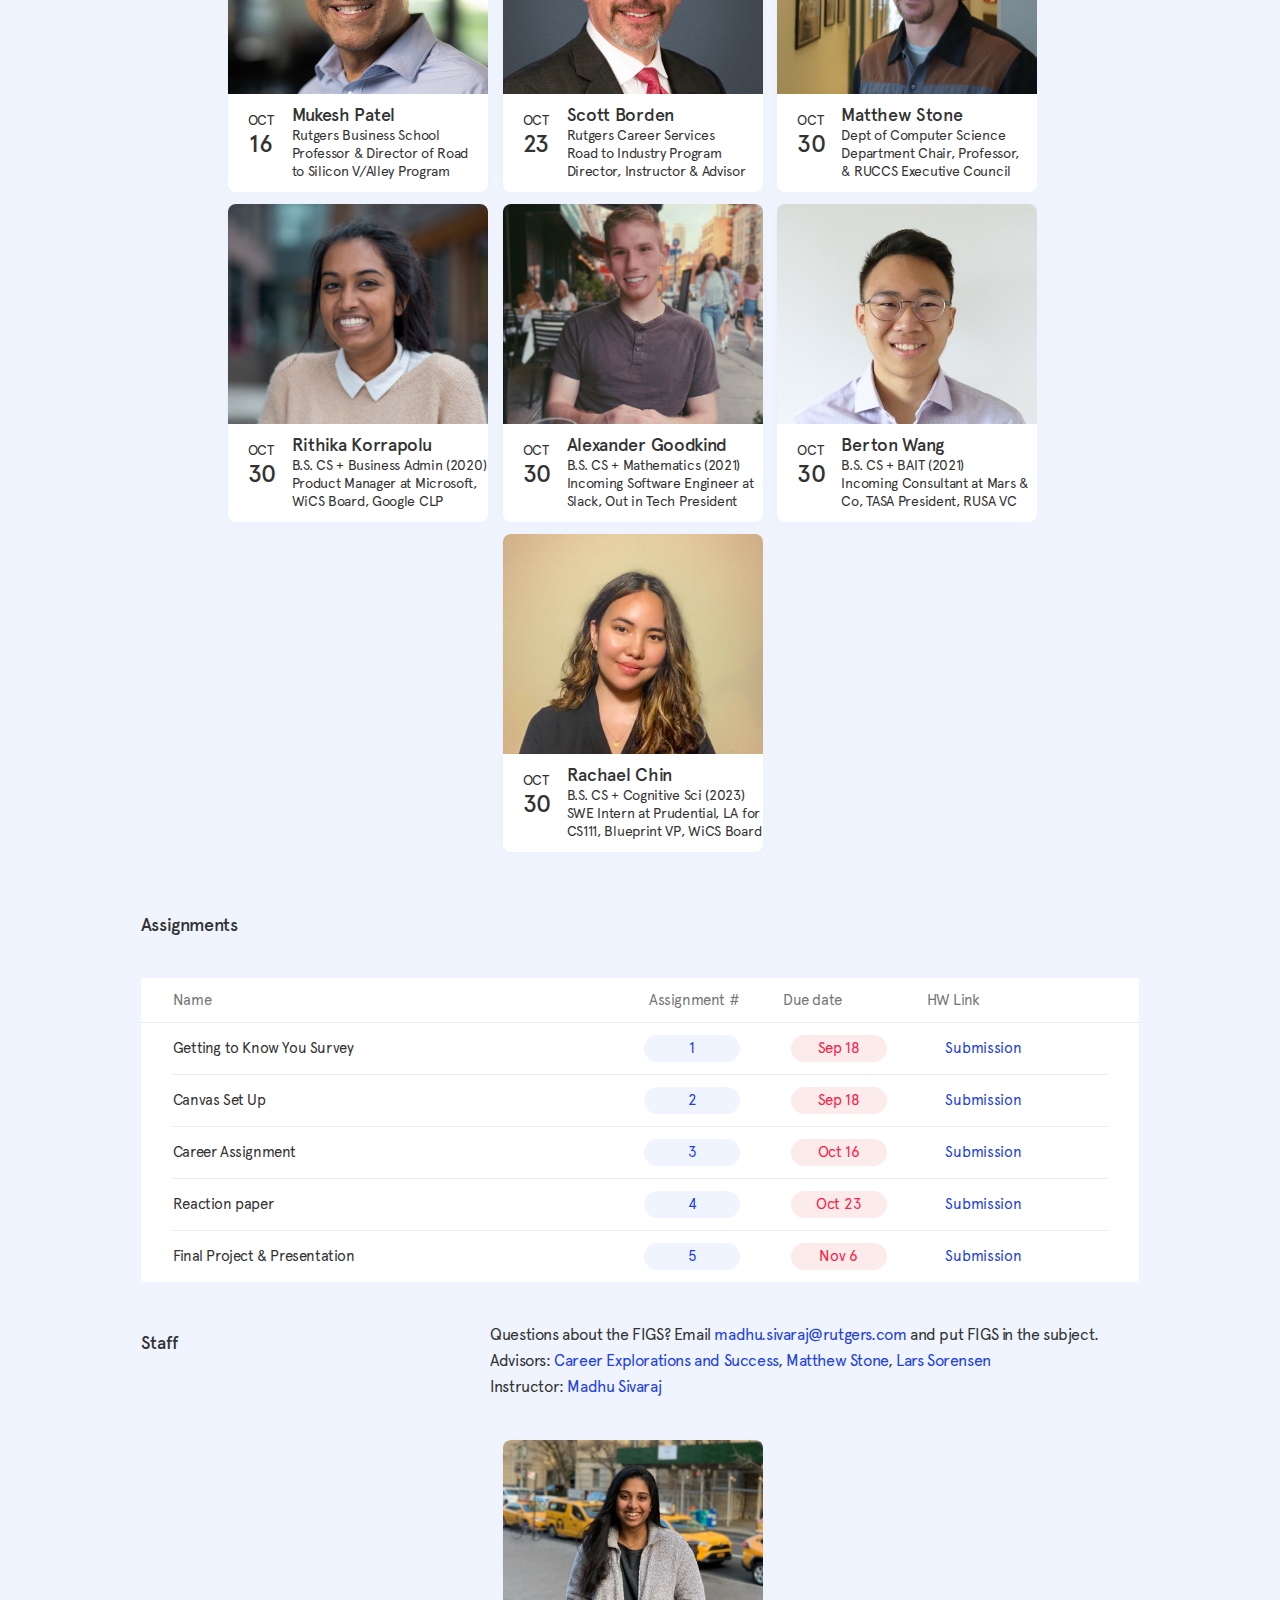
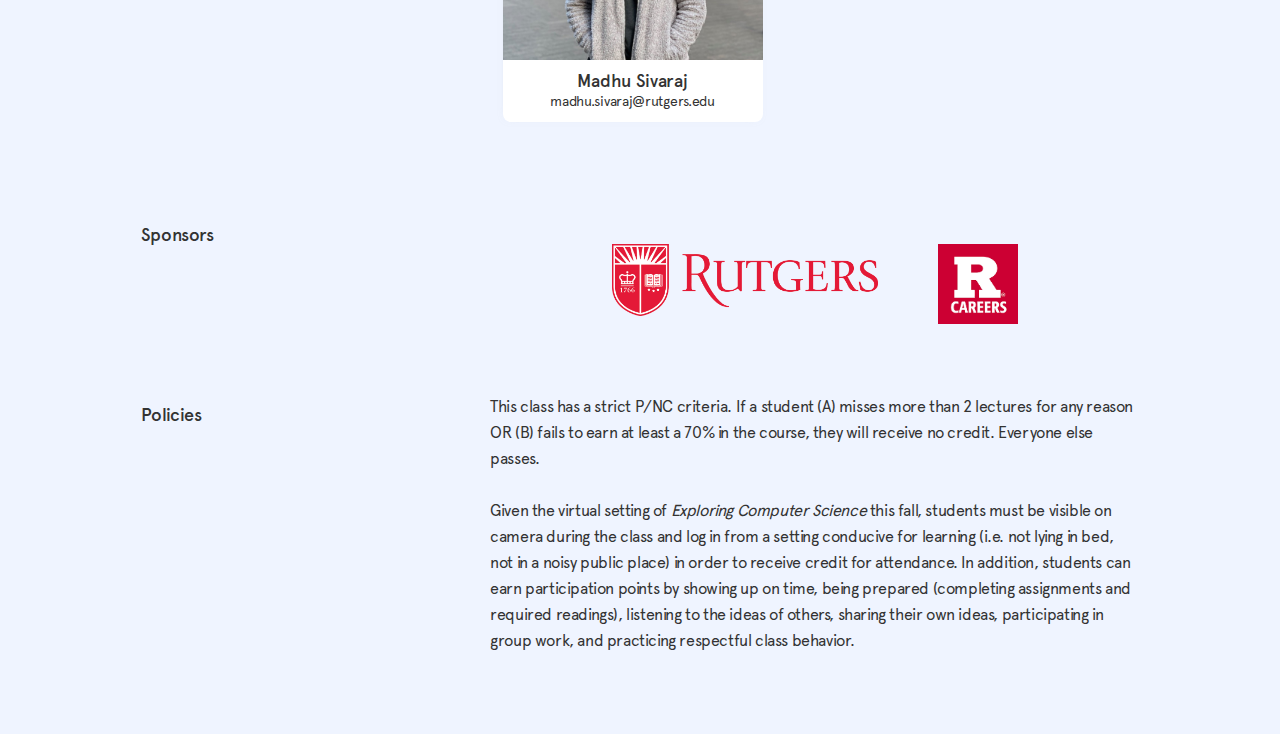
==== commit 5b9acf16: "week 6 entrepreneurship to business" ====
--- a/index.html
+++ b/index.html
@@ -88,7 +88,7 @@
             </p>
             <p>
               Over the course of the semester, we will dive into computer science at the intersection of public 
-              policy, neuroscience, entrepreneurship, ethics, and social good, learning about the tech from an 
+              policy, neuroscience, business, ethics, and social good, learning about the tech from an 
               interdisciplinary lens. We will be engaging in interactive seminars and connecting this knowledge 
               to emerging fields in CS. This course provides an overview of the tech scene at Rutgers, pointing out 
               academic, co-curricular, and professional Rutgers-sponsored resources and opportunities to help 
@@ -149,7 +149,7 @@
             <p class="week-name">Silicon Valley (2014-19)</p>
             <div class="week-unit">6</div>
             <div class="week-date">Oct 16</div>
-            <p class="week-desc">CS + Entrepreneurship ft. Professor Mukesh Patel, RBS</p>
+            <p class="week-desc">CS + Business ft. Professor Mukesh Patel, RBS</p>
           </div>
           <div class="week">
             <p class="week-name">The Internship (2013)</p>
